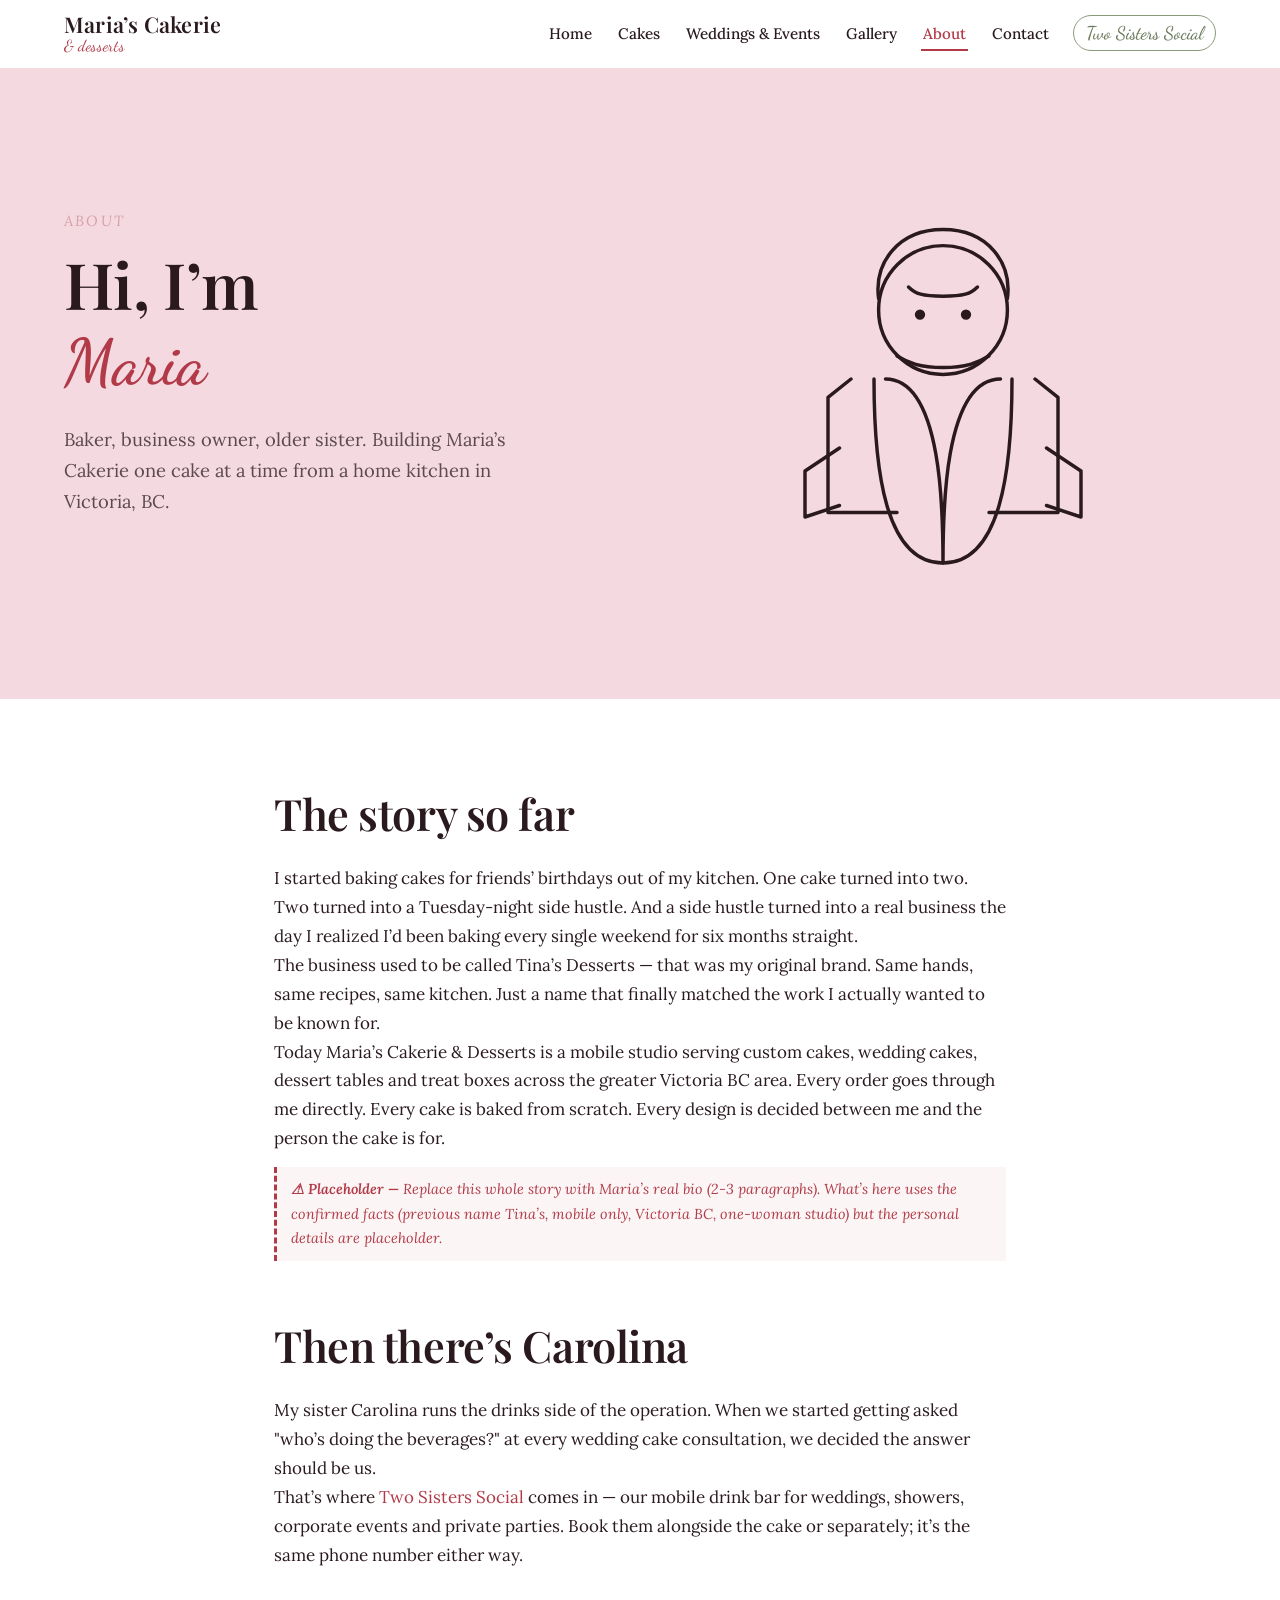
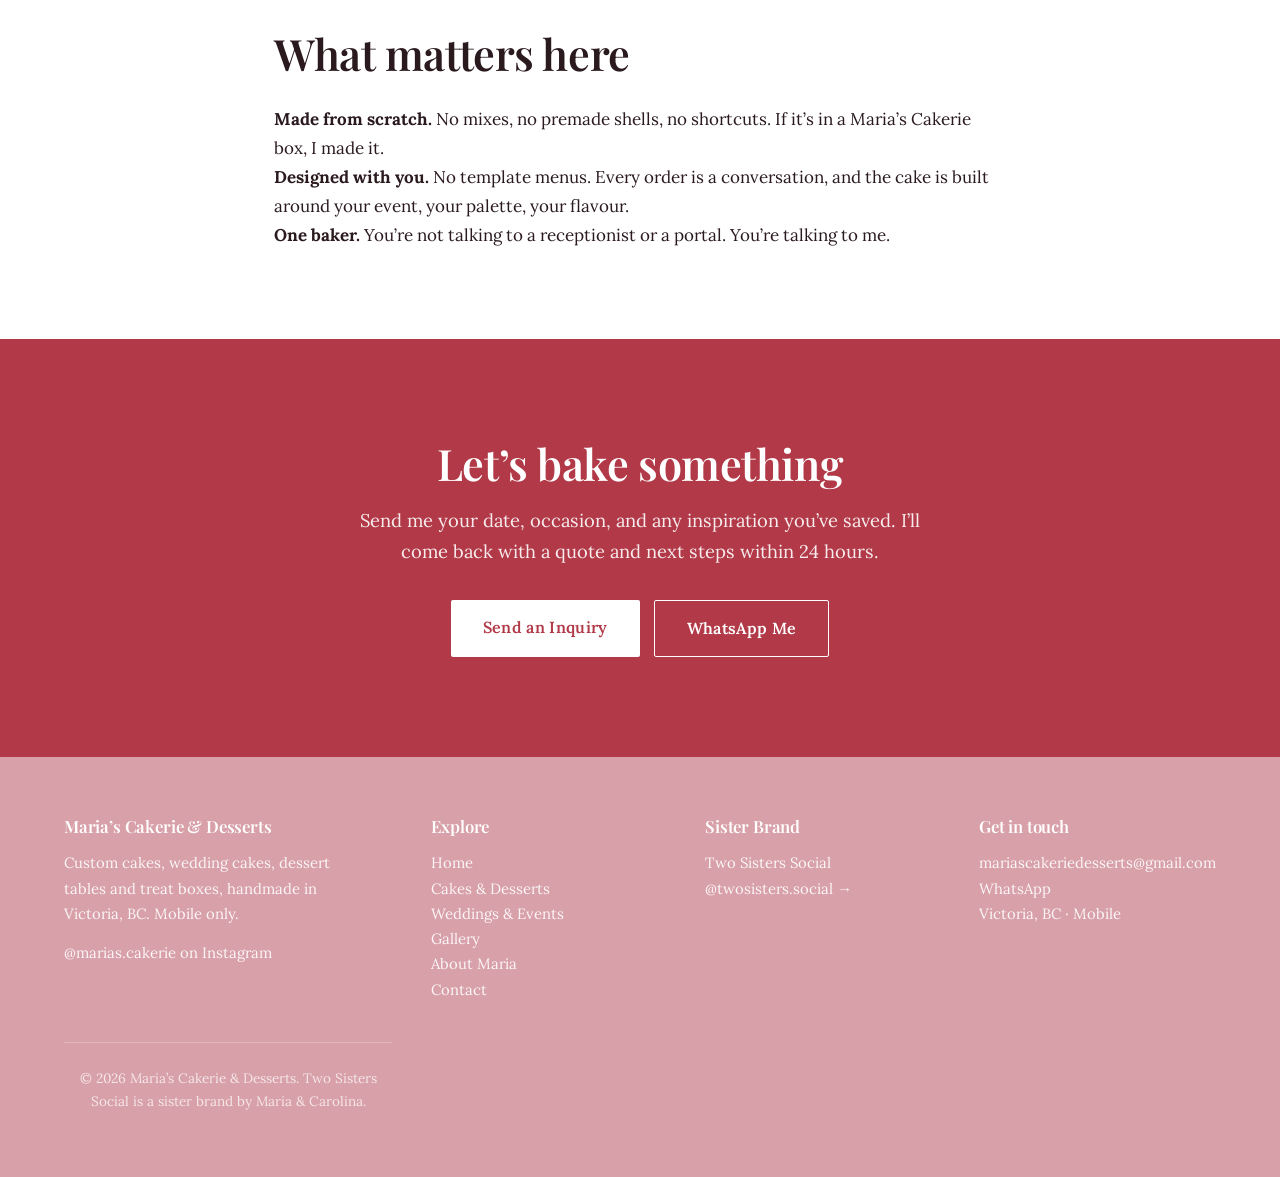
==== about.html @ 23169bbe "maria's cakerie mock — v1" ====
<!doctype html>
<html lang="en">
<head>
<meta charset="UTF-8">
<meta name="viewport" content="width=device-width, initial-scale=1.0">
<title>About Maria — Maria's Cakerie & Desserts, Victoria BC</title>
<meta name="description" content="Maria bakes custom cakes and desserts in Victoria, BC. From a home kitchen to a full custom-cake studio serving Vancouver Island, plus the sister-brand mobile drink bar Two Sisters Social.">
<meta name="robots" content="noindex, nofollow">
<link rel="canonical" href="./about">
<link rel="preconnect" href="https://fonts.googleapis.com">
<link rel="preconnect" href="https://fonts.gstatic.com" crossorigin>
<link href="https://fonts.googleapis.com/css2?family=Playfair+Display:wght@400;500;600;700&family=Lora:wght@400;500;600&family=Dancing+Script:wght@500;600;700&display=swap" rel="stylesheet">
<link rel="stylesheet" href="styles.css">
</head>
<body><header>
<div class="wrap">
<a href="index.html" class="brand">
<span class="brand-name">Maria&rsquo;s Cakerie</span>
<span class="brand-sub">&amp; desserts</span>
</a>
<button class="nav-toggle" aria-label="Menu" onclick="document.querySelector('nav ul').classList.toggle('open')">&#9776;</button>
<nav>
<ul>
<li><a href="index.html">Home</a></li>
<li><a href="cakes.html">Cakes</a></li>
<li><a href="weddings.html">Weddings &amp; Events</a></li>
<li><a href="gallery.html">Gallery</a></li>
<li><a href="about.html" class="active">About</a></li>
<li><a href="contact.html">Contact</a></li>
<li><a href="two-sisters.html" class="nav-two-sisters">Two Sisters Social</a></li>
</ul>
</nav>
</div>
</header>
<div class="hero">
<div class="wrap">
<div class="hero-copy">
<span class="eyebrow">About</span>
<h1>Hi, I&rsquo;m <span class="script">Maria</span></h1>
<p class="lede">Baker, business owner, older sister. Building Maria&rsquo;s Cakerie one cake at a time from a home kitchen in Victoria, BC.</p>
</div>
<div class="hero-visual"><svg viewBox="0 0 200 200" fill="none" stroke="currentColor" stroke-width="1.5" stroke-linecap="round" stroke-linejoin="round"><circle cx="100" cy="70" r="28"/><path d="M72 65c-2-15 8-30 28-30s30 15 28 30"/><path d="M60 100l-10 8v50h30M140 100l10 8v50h-30"/><path d="M75 100c25 0 25 60 25 80M125 100c-25 0-25 60-25 80"/><path d="M70 100c0 40 5 80 30 80s30-40 30-80"/><path d="M80 90c5 3 10 5 20 5s15-2 20-5"/><path d="M85 60c3 3 6 4 15 4s12-1 15-4"/><circle cx="90" cy="72" r="1.5" fill="currentColor"/><circle cx="110" cy="72" r="1.5" fill="currentColor"/><path d="M55 130l-15 10v20l15-5M145 130l15 10v20l-15-5"/></svg></div>
</div>
</div>

<section>
<div class="narrow">
<h2>The story so far</h2>
<p>I started baking cakes for friends&rsquo; birthdays out of my kitchen. One cake turned into two. Two turned into a Tuesday-night side hustle. And a side hustle turned into a real business the day I realized I&rsquo;d been baking every single weekend for six months straight.</p>
<p>The business used to be called Tina&rsquo;s Desserts &mdash; that was my original brand. Same hands, same recipes, same kitchen. Just a name that finally matched the work I actually wanted to be known for.</p>
<p>Today Maria&rsquo;s Cakerie &amp; Desserts is a mobile studio serving custom cakes, wedding cakes, dessert tables and treat boxes across the greater Victoria BC area. Every order goes through me directly. Every cake is baked from scratch. Every design is decided between me and the person the cake is for.</p>

<div class="todo">Replace this whole story with Maria&rsquo;s real bio (2-3 paragraphs). What&rsquo;s here uses the confirmed facts (previous name Tina&rsquo;s, mobile only, Victoria BC, one-woman studio) but the personal details are placeholder.</div>

<h2 style="margin-top:60px">Then there&rsquo;s Carolina</h2>
<p>My sister Carolina runs the drinks side of the operation. When we started getting asked "who&rsquo;s doing the beverages?" at every wedding cake consultation, we decided the answer should be us.</p>
<p>That&rsquo;s where <a href="two-sisters.html">Two Sisters Social</a> comes in &mdash; our mobile drink bar for weddings, showers, corporate events and private parties. Book them alongside the cake or separately; it&rsquo;s the same phone number either way.</p>

<h2 style="margin-top:60px">What matters here</h2>
<p><strong>Made from scratch.</strong> No mixes, no premade shells, no shortcuts. If it&rsquo;s in a Maria&rsquo;s Cakerie box, I made it.</p>
<p><strong>Designed with you.</strong> No template menus. Every order is a conversation, and the cake is built around your event, your palette, your flavour.</p>
<p><strong>One baker.</strong> You&rsquo;re not talking to a receptionist or a portal. You&rsquo;re talking to me.</p>
</div>
</section>

<div class="final-cta">
<div class="wrap">
<h2>Let&rsquo;s bake something</h2>
<p>Send me your date, occasion, and any inspiration you&rsquo;ve saved. I&rsquo;ll come back with a quote and next steps within 24 hours.</p>
<div class="hero-cta" style="justify-content:center">
<a href="contact.html" class="btn">Send an Inquiry</a>
<a href="https://wa.me/message/IQIPNK3446MJO1" target="_blank" rel="noopener" class="btn btn-outline">WhatsApp Me</a>
</div>
</div>
</div>
<footer>
<div class="wrap">
<div class="footer-brand">
<h4>Maria&rsquo;s Cakerie &amp; Desserts</h4>
<p>Custom cakes, wedding cakes, dessert tables and treat boxes, handmade in Victoria, BC. Mobile only.</p>
<p style="margin-top:14px"><a href="https://www.instagram.com/marias.cakerie" target="_blank" rel="noopener">@marias.cakerie on Instagram</a></p>
</div>
<div>
<h4>Explore</h4>
<ul>
<li><a href="index.html">Home</a></li>
<li><a href="cakes.html">Cakes &amp; Desserts</a></li>
<li><a href="weddings.html">Weddings &amp; Events</a></li>
<li><a href="gallery.html">Gallery</a></li>
<li><a href="about.html">About Maria</a></li>
<li><a href="contact.html">Contact</a></li>
</ul>
</div>
<div>
<h4>Sister Brand</h4>
<ul>
<li><a href="two-sisters.html">Two Sisters Social</a></li>
<li><a href="https://www.instagram.com/twosisters.social/" target="_blank" rel="noopener">@twosisters.social &rarr;</a></li>
</ul>
</div>
<div>
<h4>Get in touch</h4>
<ul>
<li><a href="mailto:mariascakeriedesserts@gmail.com">mariascakeriedesserts@gmail.com</a></li>
<li><a href="https://wa.me/message/IQIPNK3446MJO1" target="_blank" rel="noopener">WhatsApp</a></li>
<li>Victoria, BC &middot; Mobile</li>
</ul>
</div>
</div>
<div class="wrap">
<div class="copyright">
&copy; 2026 Maria&rsquo;s Cakerie &amp; Desserts. Two Sisters Social is a sister brand by Maria &amp; Carolina.
</div>
</div>
</footer>
<script>
// Contact form no-op (mock only) — swaps to a success message
document.addEventListener('submit', function(e){
  if (e.target.matches('.contact-form')) {
    e.preventDefault();
    e.target.querySelector('.success').classList.add('show');
    e.target.querySelector('.btn').textContent = 'Sent! Maria will be in touch.';
    e.target.querySelector('.btn').disabled = true;
  }
});
</script>
</body>
</html>
---- styles.css ----
:root{
  --soft-pink:#F4D9E1;
  --brand-pink:#E8B4B8;
  --warm-rose:#D8A0A8;
  --deep-rose:#B58691;
  --cream:#F9F3E9;
  --cranberry:#B23A48;
  --cranberry-dark:#8E2C39;
  --ink:#2A1A1E;
  --steel:#5C4A4F;
  --sage:#8A9A7B;
  --sage-dark:#6D7B5E;
}
*{margin:0;padding:0;box-sizing:border-box}
html{-webkit-text-size-adjust:100%;scroll-behavior:smooth}
body{font-family:'Lora',Georgia,serif;color:var(--ink);background:#fff;line-height:1.7;font-size:17px}
img{max-width:100%;height:auto;display:block}
a{color:var(--cranberry);text-decoration:none}
a:hover{color:var(--cranberry-dark)}
.wrap{max-width:1200px;margin:0 auto;padding:0 24px}
.narrow{max-width:780px;margin:0 auto;padding:0 24px}

/* Typography */
h1,h2,h3,h4{font-family:'Playfair Display',Georgia,serif;font-weight:600;color:var(--ink);letter-spacing:-.01em;line-height:1.15}
h1{font-size:clamp(2.4rem,5vw,4rem)}
h2{font-size:clamp(1.8rem,3.5vw,2.7rem);margin-bottom:.6em}
h3{font-size:1.3rem;margin-bottom:.4em}
.script{font-family:'Dancing Script',cursive;font-weight:600;color:var(--cranberry)}
.eyebrow{font-family:'Lora',serif;font-style:italic;color:var(--warm-rose);font-size:.92rem;letter-spacing:.15em;text-transform:uppercase;margin-bottom:14px;display:block}

/* Header */
header{background:#fff;border-bottom:1px solid var(--soft-pink);position:sticky;top:0;z-index:100;padding:14px 0}
header .wrap{display:flex;align-items:center;justify-content:space-between;gap:16px}
.brand{display:flex;flex-direction:column;line-height:1;text-decoration:none}
.brand .brand-name{font-family:'Playfair Display',serif;font-size:1.35rem;color:var(--ink);font-weight:600;letter-spacing:.01em}
.brand .brand-sub{font-family:'Dancing Script',cursive;font-size:1rem;color:var(--cranberry);margin-top:2px}
nav ul{list-style:none;display:flex;gap:22px;align-items:center;margin:0}
nav a{color:var(--ink);font-size:.95rem;font-weight:500;padding:6px 2px;border-bottom:2px solid transparent;transition:border-color .18s,color .18s}
nav a:hover,nav a.active{border-bottom-color:var(--cranberry);color:var(--cranberry)}
nav a.nav-two-sisters{color:var(--sage-dark);font-family:'Dancing Script',cursive;font-size:1.15rem;padding:6px 12px;border:1.5px solid var(--sage);border-radius:20px;border-bottom:1.5px solid var(--sage)}
nav a.nav-two-sisters:hover{background:var(--sage);color:#fff}
.nav-toggle{display:none;background:none;border:0;font-size:1.6rem;color:var(--ink);cursor:pointer}

/* Buttons */
.btn{display:inline-block;padding:14px 32px;background:var(--cranberry);color:#fff;font-family:'Lora',serif;font-size:1rem;font-weight:600;border:0;border-radius:2px;cursor:pointer;letter-spacing:.02em;transition:background .18s,transform .12s}
.btn:hover{background:var(--cranberry-dark);color:#fff;transform:translateY(-1px)}
.btn-outline{background:transparent;color:var(--cranberry);border:1.5px solid var(--cranberry)}
.btn-outline:hover{background:var(--cranberry);color:#fff}
.btn-sage{background:var(--sage-dark)}
.btn-sage:hover{background:var(--sage)}
.btn-lg{padding:18px 44px;font-size:1.1rem}

/* Hero */
.hero{background:var(--soft-pink);padding:80px 0 90px;position:relative;overflow:hidden}
.hero .wrap{display:grid;grid-template-columns:1fr 1fr;gap:60px;align-items:center}
.hero-copy h1{margin-bottom:24px}
.hero-copy h1 .script{display:block;margin-top:6px}
.hero-copy p.lede{font-size:1.15rem;color:var(--steel);margin-bottom:32px;max-width:480px}
.hero-cta{display:flex;gap:14px;flex-wrap:wrap}
.hero-visual{position:relative;min-height:420px;display:flex;align-items:center;justify-content:center}
.hero-visual svg{width:100%;max-width:460px;height:auto}
.hero-decor{position:absolute;opacity:.35}
.hero-decor.top-left{top:-30px;left:-30px;width:180px;transform:rotate(-15deg)}
.hero-decor.bot-right{bottom:-40px;right:-40px;width:220px;transform:rotate(20deg)}

/* Trust bar */
.trust-bar{background:var(--cream);padding:22px 0;border-bottom:1px solid var(--soft-pink)}
.trust-bar ul{list-style:none;display:flex;justify-content:center;gap:36px;flex-wrap:wrap;color:var(--steel);font-size:.92rem;letter-spacing:.05em}
.trust-bar li{display:flex;align-items:center;gap:8px}
.trust-bar li::before{content:"";display:block;width:6px;height:6px;background:var(--cranberry);border-radius:50%}

/* Sections */
section{padding:90px 0}
section.tint{background:var(--cream)}
section.pink{background:var(--soft-pink)}
.section-head{text-align:center;max-width:640px;margin:0 auto 60px}
.section-head p{color:var(--steel);font-size:1.05rem;margin-top:12px}

/* What we create grid */
.grid-4{display:grid;grid-template-columns:repeat(4,1fr);gap:24px}
.card{background:#fff;border-radius:4px;overflow:hidden;box-shadow:0 6px 22px -12px rgba(178,58,72,.18);transition:transform .18s,box-shadow .18s}
.card:hover{transform:translateY(-4px);box-shadow:0 12px 32px -12px rgba(178,58,72,.28)}
.card-visual{aspect-ratio:1;background:var(--soft-pink);display:flex;align-items:center;justify-content:center;padding:36px}
.card-visual svg{max-width:100%;max-height:100%;height:auto;color:var(--cranberry)}
.card-body{padding:22px 20px;text-align:center}
.card-body h3{margin-bottom:6px}
.card-body p{color:var(--steel);font-size:.92rem}
.card-visual.rose{background:var(--brand-pink)}
.card-visual.cream{background:var(--cream)}
.card-visual.warm{background:var(--warm-rose)}

/* Gallery / featured work */
.gallery-grid{display:grid;grid-template-columns:repeat(3,1fr);gap:16px}
.gallery-item{aspect-ratio:1;background:var(--brand-pink);border-radius:4px;overflow:hidden;position:relative;display:flex;align-items:center;justify-content:center;padding:40px}
.gallery-item:nth-child(2n){background:var(--warm-rose)}
.gallery-item:nth-child(3n){background:var(--soft-pink)}
.gallery-item:nth-child(4n){background:var(--cream)}
.gallery-item:nth-child(6n){background:var(--brand-pink)}
.gallery-item svg{max-width:70%;max-height:70%;color:var(--cranberry);opacity:.85}
.gallery-item .caption{position:absolute;bottom:14px;left:16px;right:16px;font-family:'Dancing Script',cursive;color:var(--ink);font-size:1.05rem;text-align:center}
.gallery-tall{grid-row:span 2;aspect-ratio:1/2}

/* Two Sisters teaser */
.ts-teaser{background:linear-gradient(120deg,var(--cream) 0%,var(--soft-pink) 100%);padding:100px 0;position:relative;overflow:hidden}
.ts-teaser .wrap{display:grid;grid-template-columns:1fr 1fr;gap:60px;align-items:center}
.ts-teaser .eyebrow{color:var(--sage-dark);font-family:'Dancing Script',cursive;font-style:normal;font-size:1.3rem;letter-spacing:.05em;text-transform:none}
.ts-teaser h2{color:var(--sage-dark)}
.ts-teaser p{color:var(--steel);font-size:1.05rem;margin-bottom:24px;max-width:460px}
.ts-visual{position:relative;min-height:360px;display:flex;align-items:center;justify-content:center;background:#fff;border-radius:8px;padding:40px;box-shadow:0 12px 40px -18px rgba(138,154,123,.4)}
.ts-visual svg{max-width:280px;height:auto;color:var(--sage-dark)}
.ts-badge{position:absolute;top:-16px;right:-16px;background:var(--sage-dark);color:#fff;font-family:'Dancing Script',cursive;font-size:1.05rem;padding:14px 20px;border-radius:50%;transform:rotate(12deg);box-shadow:0 6px 16px -6px rgba(0,0,0,.25);width:100px;height:100px;display:flex;align-items:center;justify-content:center;text-align:center;line-height:1.2}

/* About preview */
.about-preview{display:grid;grid-template-columns:1fr 1.4fr;gap:60px;align-items:center}
.about-photo{aspect-ratio:1;background:var(--brand-pink);border-radius:4px;display:flex;align-items:center;justify-content:center;padding:60px}
.about-photo svg{max-width:70%;color:var(--cranberry)}
.about-copy h2{margin-bottom:20px}
.about-copy p{color:var(--steel);font-size:1.05rem;margin-bottom:18px}

/* FAQ */
.faq-list{max-width:780px;margin:0 auto}
.faq-list details{background:#fff;border:1px solid var(--soft-pink);border-radius:4px;padding:20px 24px;margin-bottom:12px;transition:box-shadow .18s}
.faq-list details[open]{box-shadow:0 6px 22px -12px rgba(178,58,72,.2)}
.faq-list summary{font-family:'Playfair Display',serif;font-weight:600;color:var(--ink);font-size:1.1rem;cursor:pointer;list-style:none;display:flex;justify-content:space-between;align-items:center;gap:14px}
.faq-list summary::after{content:'+';font-size:1.6rem;color:var(--cranberry);font-family:'Lora',serif;font-weight:400;line-height:1}
.faq-list details[open] summary::after{content:'−'}
.faq-list details p{margin-top:14px;color:var(--steel);font-size:1rem}

/* Contact / final CTA */
.final-cta{background:var(--cranberry);color:#fff;padding:100px 0;text-align:center}
.final-cta h2{color:#fff;margin-bottom:16px}
.final-cta p{color:rgba(255,255,255,.9);font-size:1.15rem;margin-bottom:32px;max-width:560px;margin-left:auto;margin-right:auto}
.final-cta .btn{background:#fff;color:var(--cranberry)}
.final-cta .btn:hover{background:var(--cream)}
.final-cta .btn-outline{background:transparent;color:#fff;border-color:#fff}
.final-cta .btn-outline:hover{background:#fff;color:var(--cranberry)}

/* Contact form */
.contact-grid{display:grid;grid-template-columns:1.2fr 1fr;gap:60px;align-items:start}
.contact-info h3{margin-bottom:14px}
.contact-info p{color:var(--steel);margin-bottom:24px}
.contact-info dl{display:grid;gap:14px}
.contact-info dt{font-family:'Playfair Display',serif;color:var(--cranberry);font-weight:600;font-size:.95rem}
.contact-info dd{color:var(--ink);font-size:1rem}
.contact-form{background:var(--cream);padding:36px;border-radius:4px}
.contact-form label{display:block;margin-bottom:16px}
.contact-form label span{display:block;font-size:.9rem;color:var(--steel);margin-bottom:6px;font-weight:500}
.contact-form input,.contact-form select,.contact-form textarea{width:100%;padding:12px 14px;border:1px solid var(--warm-rose);background:#fff;font-family:inherit;font-size:1rem;color:var(--ink);border-radius:2px;outline:none;transition:border-color .18s}
.contact-form input:focus,.contact-form select:focus,.contact-form textarea:focus{border-color:var(--cranberry)}
.contact-form textarea{min-height:120px;resize:vertical}
.contact-form .btn{width:100%;margin-top:8px}
.contact-form .success{padding:16px;background:var(--soft-pink);border-radius:2px;color:var(--ink);margin-top:16px;text-align:center;display:none}
.contact-form .success.show{display:block}

/* Two Sisters page (secondary palette) */
body.ts-page .hero{background:linear-gradient(120deg,var(--cream) 0%,var(--soft-pink) 100%)}
body.ts-page .hero-copy h1 .script,body.ts-page nav a.active{color:var(--sage-dark)}
body.ts-page .btn{background:var(--sage-dark)}
body.ts-page .btn:hover{background:var(--sage)}
body.ts-page .btn-outline{background:transparent;color:var(--sage-dark);border-color:var(--sage-dark)}
body.ts-page .btn-outline:hover{background:var(--sage-dark);color:#fff}
body.ts-page .final-cta{background:var(--sage-dark)}
body.ts-page .final-cta .btn{color:var(--sage-dark)}
body.ts-page .card-visual svg,body.ts-page .gallery-item svg,body.ts-page .about-photo svg{color:var(--sage-dark)}
body.ts-page section.pink{background:var(--soft-pink)}
body.ts-page .card-body p a{color:var(--sage-dark)}
body.ts-page .eyebrow{color:var(--sage-dark)}

/* Footer */
footer{background:var(--warm-rose);color:#fff;padding:60px 0 24px}
footer .wrap{display:grid;grid-template-columns:1.4fr 1fr 1fr 1fr;gap:40px;margin-bottom:40px}
footer h4{color:#fff;font-family:'Playfair Display',serif;font-size:1.05rem;margin-bottom:14px}
footer p,footer li{color:rgba(255,255,255,.9);font-size:.93rem;line-height:1.7}
footer ul{list-style:none}
footer a{color:rgba(255,255,255,.9);border-bottom:1px solid transparent;transition:border-color .18s}
footer a:hover{color:#fff;border-bottom-color:rgba(255,255,255,.6)}
footer .footer-brand p{max-width:280px;margin-top:10px}
footer .copyright{border-top:1px solid rgba(255,255,255,.25);padding-top:24px;text-align:center;font-size:.85rem;color:rgba(255,255,255,.75)}
footer .copyright a{color:rgba(255,255,255,.9)}
footer .placeholder-note{background:rgba(255,255,255,.15);border:1px dashed rgba(255,255,255,.4);padding:14px 18px;border-radius:4px;margin-top:14px;font-size:.85rem}

/* Placeholder / TODO markers for client review */
.todo{border-left:3px dashed var(--cranberry);background:rgba(178,58,72,.05);padding:10px 14px;margin:14px 0;font-size:.9rem;color:var(--cranberry);font-family:'Lora',serif;font-style:italic}
.todo::before{content:"⚠ Placeholder — ";font-weight:600}

/* Responsive */
@media(max-width:960px){
  .hero .wrap,.ts-teaser .wrap,.about-preview,.contact-grid{grid-template-columns:1fr;gap:40px}
  .grid-4{grid-template-columns:repeat(2,1fr)}
  .gallery-grid{grid-template-columns:repeat(2,1fr)}
  .gallery-tall{grid-row:auto;aspect-ratio:1}
  footer .wrap{grid-template-columns:1fr 1fr;gap:32px}
  .hero-visual{min-height:280px}
  section{padding:70px 0}
}
@media(max-width:640px){
  .grid-4,.gallery-grid,footer .wrap{grid-template-columns:1fr}
  nav ul{display:none;position:absolute;top:100%;left:0;right:0;background:#fff;flex-direction:column;padding:20px 24px;gap:16px;border-bottom:1px solid var(--soft-pink);box-shadow:0 8px 22px -8px rgba(0,0,0,.15)}
  nav ul.open{display:flex}
  .nav-toggle{display:block}
  header{position:relative}
  .trust-bar ul{gap:16px 24px}
  section{padding:56px 0}
  .final-cta{padding:70px 0}
  .hero{padding:56px 0 64px}
}
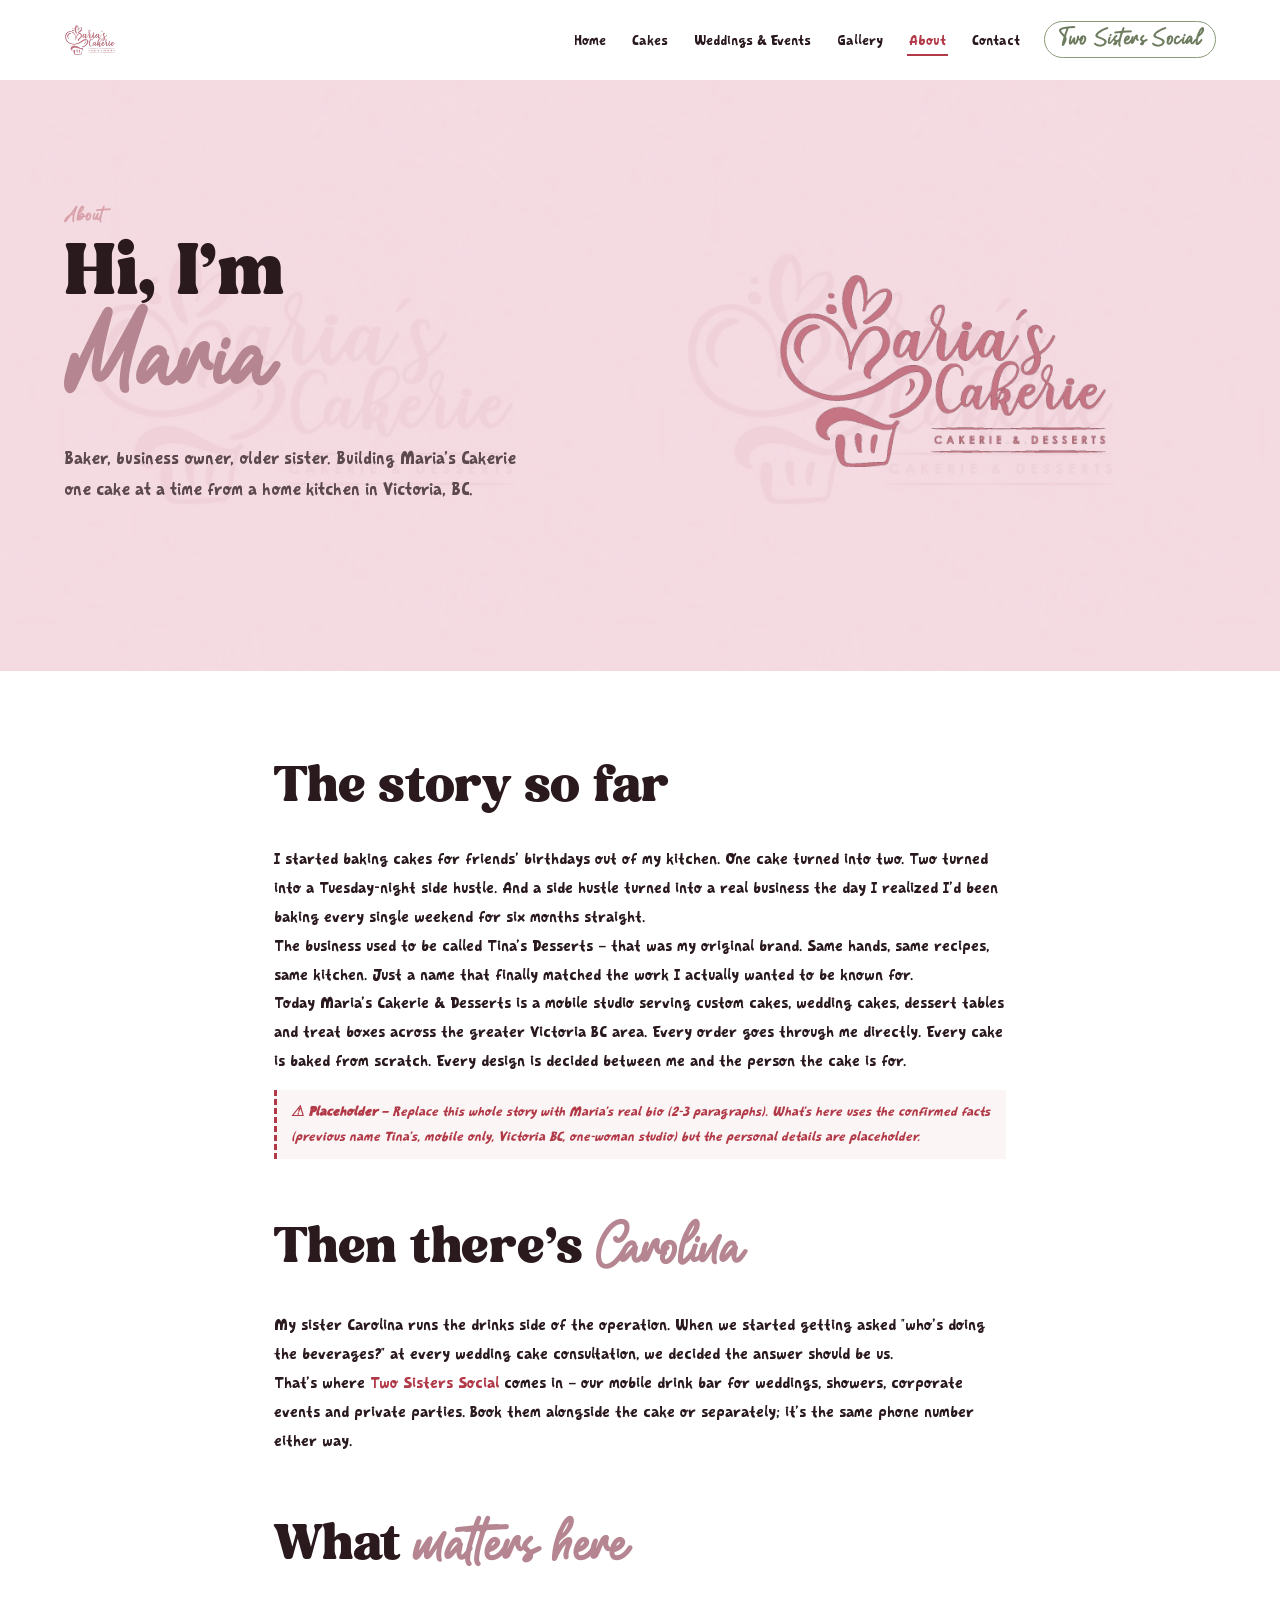
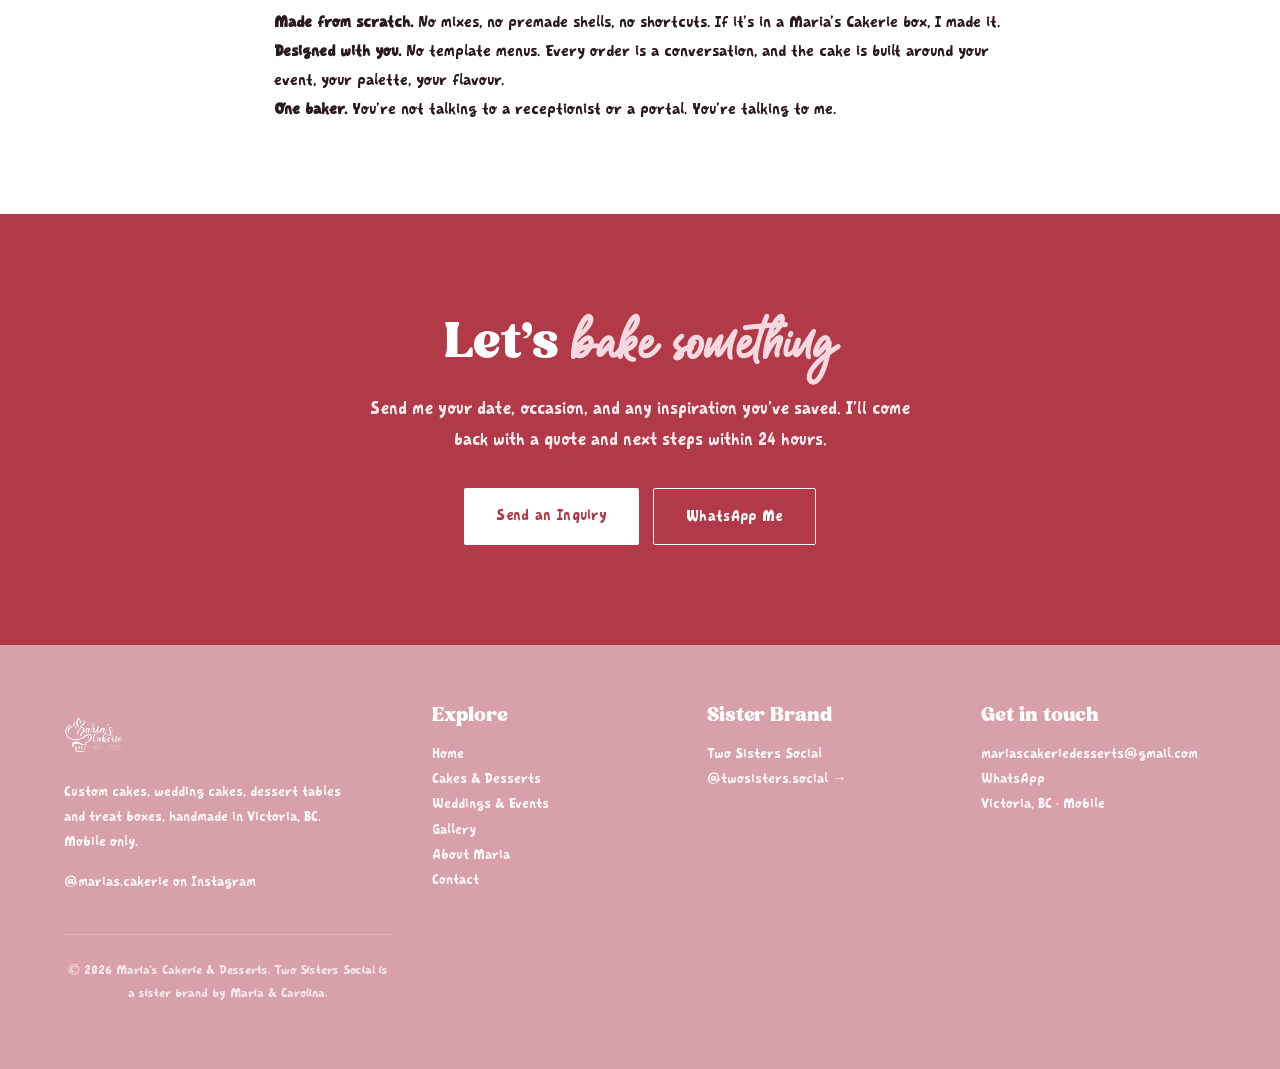
==== commit b88a430f: "v2 — real logo, custom fonts (Fresh Mango / Aesthetic Monoline / Woolen Plaid Sans), Julie's icons f" ====
--- a/about.html
+++ b/about.html
@@ -11,12 +11,12 @@
 <link rel="preconnect" href="https://fonts.gstatic.com" crossorigin>
 <link href="https://fonts.googleapis.com/css2?family=Playfair+Display:wght@400;500;600;700&family=Lora:wght@400;500;600&family=Dancing+Script:wght@500;600;700&display=swap" rel="stylesheet">
 <link rel="stylesheet" href="styles.css">
+<link rel="icon" type="image/png" href="assets/marys-logo-rose.png">
 </head>
 <body><header>
 <div class="wrap">
 <a href="index.html" class="brand">
-<span class="brand-name">Maria&rsquo;s Cakerie</span>
-<span class="brand-sub">&amp; desserts</span>
+<img src="assets/marys-logo-rose.png" alt="Maria&rsquo;s Cakerie &amp; Desserts">
 </a>
 <button class="nav-toggle" aria-label="Menu" onclick="document.querySelector('nav ul').classList.toggle('open')">&#9776;</button>
 <nav>
@@ -39,7 +39,7 @@
 <h1>Hi, I&rsquo;m <span class="script">Maria</span></h1>
 <p class="lede">Baker, business owner, older sister. Building Maria&rsquo;s Cakerie one cake at a time from a home kitchen in Victoria, BC.</p>
 </div>
-<div class="hero-visual"><svg viewBox="0 0 200 200" fill="none" stroke="currentColor" stroke-width="1.5" stroke-linecap="round" stroke-linejoin="round"><circle cx="100" cy="70" r="28"/><path d="M72 65c-2-15 8-30 28-30s30 15 28 30"/><path d="M60 100l-10 8v50h30M140 100l10 8v50h-30"/><path d="M75 100c25 0 25 60 25 80M125 100c-25 0-25 60-25 80"/><path d="M70 100c0 40 5 80 30 80s30-40 30-80"/><path d="M80 90c5 3 10 5 20 5s15-2 20-5"/><path d="M85 60c3 3 6 4 15 4s12-1 15-4"/><circle cx="90" cy="72" r="1.5" fill="currentColor"/><circle cx="110" cy="72" r="1.5" fill="currentColor"/><path d="M55 130l-15 10v20l15-5M145 130l15 10v20l-15-5"/></svg></div>
+<div class="hero-visual"><img src="assets/marys-logo-rose.png" alt="Maria&rsquo;s Cakerie logo" style="max-width:340px"></div>
 </div>
 </div>
 
@@ -52,11 +52,11 @@
 
 <div class="todo">Replace this whole story with Maria&rsquo;s real bio (2-3 paragraphs). What&rsquo;s here uses the confirmed facts (previous name Tina&rsquo;s, mobile only, Victoria BC, one-woman studio) but the personal details are placeholder.</div>
 
-<h2 style="margin-top:60px">Then there&rsquo;s Carolina</h2>
+<h2 style="margin-top:60px">Then there&rsquo;s <span class="script">Carolina</span></h2>
 <p>My sister Carolina runs the drinks side of the operation. When we started getting asked "who&rsquo;s doing the beverages?" at every wedding cake consultation, we decided the answer should be us.</p>
 <p>That&rsquo;s where <a href="two-sisters.html">Two Sisters Social</a> comes in &mdash; our mobile drink bar for weddings, showers, corporate events and private parties. Book them alongside the cake or separately; it&rsquo;s the same phone number either way.</p>
 
-<h2 style="margin-top:60px">What matters here</h2>
+<h2 style="margin-top:60px">What <span class="script">matters here</span></h2>
 <p><strong>Made from scratch.</strong> No mixes, no premade shells, no shortcuts. If it&rsquo;s in a Maria&rsquo;s Cakerie box, I made it.</p>
 <p><strong>Designed with you.</strong> No template menus. Every order is a conversation, and the cake is built around your event, your palette, your flavour.</p>
 <p><strong>One baker.</strong> You&rsquo;re not talking to a receptionist or a portal. You&rsquo;re talking to me.</p>
@@ -65,7 +65,7 @@
 
 <div class="final-cta">
 <div class="wrap">
-<h2>Let&rsquo;s bake something</h2>
+<h2>Let&rsquo;s <span class="script">bake something</span></h2>
 <p>Send me your date, occasion, and any inspiration you&rsquo;ve saved. I&rsquo;ll come back with a quote and next steps within 24 hours.</p>
 <div class="hero-cta" style="justify-content:center">
 <a href="contact.html" class="btn">Send an Inquiry</a>
@@ -76,7 +76,7 @@
 <footer>
 <div class="wrap">
 <div class="footer-brand">
-<h4>Maria&rsquo;s Cakerie &amp; Desserts</h4>
+<img src="assets/marys-logo-white.png" alt="Maria&rsquo;s Cakerie">
 <p>Custom cakes, wedding cakes, dessert tables and treat boxes, handmade in Victoria, BC. Mobile only.</p>
 <p style="margin-top:14px"><a href="https://www.instagram.com/marias.cakerie" target="_blank" rel="noopener">@marias.cakerie on Instagram</a></p>
 </div>
@@ -114,7 +114,6 @@
 </div>
 </footer>
 <script>
-// Contact form no-op (mock only) — swaps to a success message
 document.addEventListener('submit', function(e){
   if (e.target.matches('.contact-form')) {
     e.preventDefault();
--- a/styles.css
+++ b/styles.css
@@ -1,3 +1,28 @@
+/* Font definitions — Julie's custom brand fonts */
+@font-face{
+  font-family:'Fresh Mango';
+  src:url('assets/fonts/fresh-mango/Fonts/FreshMango-Regular.otf') format('opentype'),
+      url('assets/fonts/fresh-mango/Fonts/FreshMango-Regular.ttf') format('truetype');
+  font-weight:400;font-style:normal;font-display:swap
+}
+@font-face{
+  font-family:'Fresh Mango';
+  src:url('assets/fonts/fresh-mango/Fonts/FreshMango-Italic.otf') format('opentype'),
+      url('assets/fonts/fresh-mango/Fonts/FreshMango-Italic.ttf') format('truetype');
+  font-weight:400;font-style:italic;font-display:swap
+}
+@font-face{
+  font-family:'Aesthetic Monoline';
+  src:url('assets/fonts/AestheticMonoline.otf') format('opentype'),
+      url('assets/fonts/AestheticMonoline.ttf') format('truetype');
+  font-weight:400;font-style:normal;font-display:swap
+}
+@font-face{
+  font-family:'Woolen Plaid Sans';
+  src:url('assets/fonts/WoolenPlaidSans.ttf') format('truetype');
+  font-weight:400;font-style:normal;font-display:swap
+}
+
 :root{
   --soft-pink:#F4D9E1;
   --brand-pink:#E8B4B8;
@@ -13,7 +38,7 @@
 }
 *{margin:0;padding:0;box-sizing:border-box}
 html{-webkit-text-size-adjust:100%;scroll-behavior:smooth}
-body{font-family:'Lora',Georgia,serif;color:var(--ink);background:#fff;line-height:1.7;font-size:17px}
+body{font-family:'Woolen Plaid Sans','Lora',Georgia,serif;color:var(--ink);background:#fff;line-height:1.7;font-size:17px}
 img{max-width:100%;height:auto;display:block}
 a{color:var(--cranberry);text-decoration:none}
 a:hover{color:var(--cranberry-dark)}
@@ -21,28 +46,27 @@
 .narrow{max-width:780px;margin:0 auto;padding:0 24px}
 
 /* Typography */
-h1,h2,h3,h4{font-family:'Playfair Display',Georgia,serif;font-weight:600;color:var(--ink);letter-spacing:-.01em;line-height:1.15}
-h1{font-size:clamp(2.4rem,5vw,4rem)}
-h2{font-size:clamp(1.8rem,3.5vw,2.7rem);margin-bottom:.6em}
-h3{font-size:1.3rem;margin-bottom:.4em}
-.script{font-family:'Dancing Script',cursive;font-weight:600;color:var(--cranberry)}
-.eyebrow{font-family:'Lora',serif;font-style:italic;color:var(--warm-rose);font-size:.92rem;letter-spacing:.15em;text-transform:uppercase;margin-bottom:14px;display:block}
+h1,h2,h3,h4{font-family:'Fresh Mango','Playfair Display',Georgia,serif;font-weight:400;color:var(--ink);letter-spacing:-.005em;line-height:1.15}
+h1{font-size:clamp(2.6rem,5.5vw,4.5rem)}
+h2{font-size:clamp(1.9rem,3.8vw,3rem);margin-bottom:.6em}
+h3{font-size:1.4rem;margin-bottom:.4em}
+.script{font-family:'Aesthetic Monoline','Dancing Script',cursive;font-weight:400;color:var(--deep-rose);font-size:1.15em}
+.eyebrow{font-family:'Aesthetic Monoline',cursive;color:var(--warm-rose);font-size:1.15rem;letter-spacing:.03em;margin-bottom:8px;display:block;line-height:1.2}
 
 /* Header */
 header{background:#fff;border-bottom:1px solid var(--soft-pink);position:sticky;top:0;z-index:100;padding:14px 0}
 header .wrap{display:flex;align-items:center;justify-content:space-between;gap:16px}
-.brand{display:flex;flex-direction:column;line-height:1;text-decoration:none}
-.brand .brand-name{font-family:'Playfair Display',serif;font-size:1.35rem;color:var(--ink);font-weight:600;letter-spacing:.01em}
-.brand .brand-sub{font-family:'Dancing Script',cursive;font-size:1rem;color:var(--cranberry);margin-top:2px}
+.brand{display:flex;align-items:center;text-decoration:none;line-height:1}
+.brand img{height:52px;width:auto;object-fit:contain}
 nav ul{list-style:none;display:flex;gap:22px;align-items:center;margin:0}
-nav a{color:var(--ink);font-size:.95rem;font-weight:500;padding:6px 2px;border-bottom:2px solid transparent;transition:border-color .18s,color .18s}
+nav a{color:var(--ink);font-family:'Woolen Plaid Sans',sans-serif;font-size:.95rem;font-weight:400;padding:6px 2px;border-bottom:2px solid transparent;transition:border-color .18s,color .18s}
 nav a:hover,nav a.active{border-bottom-color:var(--cranberry);color:var(--cranberry)}
-nav a.nav-two-sisters{color:var(--sage-dark);font-family:'Dancing Script',cursive;font-size:1.15rem;padding:6px 12px;border:1.5px solid var(--sage);border-radius:20px;border-bottom:1.5px solid var(--sage)}
+nav a.nav-two-sisters{color:var(--sage-dark);font-family:'Aesthetic Monoline',cursive;font-size:1.35rem;padding:4px 14px;border:1.5px solid var(--sage);border-radius:20px;border-bottom:1.5px solid var(--sage);letter-spacing:.02em}
 nav a.nav-two-sisters:hover{background:var(--sage);color:#fff}
 .nav-toggle{display:none;background:none;border:0;font-size:1.6rem;color:var(--ink);cursor:pointer}
 
 /* Buttons */
-.btn{display:inline-block;padding:14px 32px;background:var(--cranberry);color:#fff;font-family:'Lora',serif;font-size:1rem;font-weight:600;border:0;border-radius:2px;cursor:pointer;letter-spacing:.02em;transition:background .18s,transform .12s}
+.btn{display:inline-block;padding:14px 32px;background:var(--cranberry);color:#fff;font-family:'Woolen Plaid Sans',sans-serif;font-size:1rem;font-weight:400;border:0;border-radius:2px;cursor:pointer;letter-spacing:.02em;transition:background .18s,transform .12s}
 .btn:hover{background:var(--cranberry-dark);color:#fff;transform:translateY(-1px)}
 .btn-outline{background:transparent;color:var(--cranberry);border:1.5px solid var(--cranberry)}
 .btn-outline:hover{background:var(--cranberry);color:#fff}
@@ -52,20 +76,19 @@
 
 /* Hero */
 .hero{background:var(--soft-pink);padding:80px 0 90px;position:relative;overflow:hidden}
-.hero .wrap{display:grid;grid-template-columns:1fr 1fr;gap:60px;align-items:center}
+.hero .wrap{display:grid;grid-template-columns:1fr 1fr;gap:60px;align-items:center;position:relative;z-index:2}
 .hero-copy h1{margin-bottom:24px}
-.hero-copy h1 .script{display:block;margin-top:6px}
+.hero-copy h1 .script{display:block;margin-top:-10px;font-size:1.4em;color:var(--deep-rose)}
 .hero-copy p.lede{font-size:1.15rem;color:var(--steel);margin-bottom:32px;max-width:480px}
 .hero-cta{display:flex;gap:14px;flex-wrap:wrap}
 .hero-visual{position:relative;min-height:420px;display:flex;align-items:center;justify-content:center}
-.hero-visual svg{width:100%;max-width:460px;height:auto}
-.hero-decor{position:absolute;opacity:.35}
-.hero-decor.top-left{top:-30px;left:-30px;width:180px;transform:rotate(-15deg)}
-.hero-decor.bot-right{bottom:-40px;right:-40px;width:220px;transform:rotate(20deg)}
+.hero-visual img.hero-icon{max-width:340px;width:100%;opacity:.85;filter:drop-shadow(0 8px 20px rgba(178,58,72,.15))}
+/* Decorative background pattern */
+.hero::before{content:"";position:absolute;top:0;left:0;right:0;bottom:0;background-image:url('assets/marys-logo.jpg');background-size:600px;background-repeat:repeat;opacity:.08;z-index:1}
 
 /* Trust bar */
 .trust-bar{background:var(--cream);padding:22px 0;border-bottom:1px solid var(--soft-pink)}
-.trust-bar ul{list-style:none;display:flex;justify-content:center;gap:36px;flex-wrap:wrap;color:var(--steel);font-size:.92rem;letter-spacing:.05em}
+.trust-bar ul{list-style:none;display:flex;justify-content:center;gap:36px;flex-wrap:wrap;color:var(--steel);font-size:.92rem;letter-spacing:.03em}
 .trust-bar li{display:flex;align-items:center;gap:8px}
 .trust-bar li::before{content:"";display:block;width:6px;height:6px;background:var(--cranberry);border-radius:50%}
 
@@ -73,21 +96,27 @@
 section{padding:90px 0}
 section.tint{background:var(--cream)}
 section.pink{background:var(--soft-pink)}
-.section-head{text-align:center;max-width:640px;margin:0 auto 60px}
+.section-head{text-align:center;max-width:680px;margin:0 auto 60px}
 .section-head p{color:var(--steel);font-size:1.05rem;margin-top:12px}
 
 /* What we create grid */
 .grid-4{display:grid;grid-template-columns:repeat(4,1fr);gap:24px}
-.card{background:#fff;border-radius:4px;overflow:hidden;box-shadow:0 6px 22px -12px rgba(178,58,72,.18);transition:transform .18s,box-shadow .18s}
-.card:hover{transform:translateY(-4px);box-shadow:0 12px 32px -12px rgba(178,58,72,.28)}
+.card{background:#fff;border-radius:4px;overflow:hidden;box-shadow:0 6px 22px -12px rgba(178,58,72,.18);transition:transform .18s,box-shadow .18s;text-decoration:none;color:inherit;display:block}
+.card:hover{transform:translateY(-4px);box-shadow:0 12px 32px -12px rgba(178,58,72,.28);color:inherit}
 .card-visual{aspect-ratio:1;background:var(--soft-pink);display:flex;align-items:center;justify-content:center;padding:36px}
-.card-visual svg{max-width:100%;max-height:100%;height:auto;color:var(--cranberry)}
+.card-visual img{max-width:70%;max-height:70%;width:auto;height:auto;filter:brightness(0);opacity:.75}
 .card-body{padding:22px 20px;text-align:center}
 .card-body h3{margin-bottom:6px}
 .card-body p{color:var(--steel);font-size:.92rem}
 .card-visual.rose{background:var(--brand-pink)}
 .card-visual.cream{background:var(--cream)}
 .card-visual.warm{background:var(--warm-rose)}
+/* Sage variant for Two Sisters cards */
+body.ts-page .card-visual{background:var(--cream)}
+body.ts-page .card-visual.rose{background:var(--soft-pink)}
+body.ts-page .card-visual.cream{background:#EDF0E5}
+body.ts-page .card-visual.warm{background:var(--warm-rose)}
+body.ts-page .card-visual img{filter:brightness(0) invert(45%) sepia(15%) saturate(500%) hue-rotate(45deg) brightness(90%)}
 
 /* Gallery / featured work */
 .gallery-grid{display:grid;grid-template-columns:repeat(3,1fr);gap:16px}
@@ -96,39 +125,47 @@
 .gallery-item:nth-child(3n){background:var(--soft-pink)}
 .gallery-item:nth-child(4n){background:var(--cream)}
 .gallery-item:nth-child(6n){background:var(--brand-pink)}
-.gallery-item svg{max-width:70%;max-height:70%;color:var(--cranberry);opacity:.85}
-.gallery-item .caption{position:absolute;bottom:14px;left:16px;right:16px;font-family:'Dancing Script',cursive;color:var(--ink);font-size:1.05rem;text-align:center}
+.gallery-item img{max-width:70%;max-height:70%;filter:brightness(0);opacity:.7}
+.gallery-item .caption{position:absolute;bottom:14px;left:16px;right:16px;font-family:'Aesthetic Monoline',cursive;color:var(--ink);font-size:1.2rem;text-align:center;line-height:1.2}
 .gallery-tall{grid-row:span 2;aspect-ratio:1/2}
 
 /* Two Sisters teaser */
 .ts-teaser{background:linear-gradient(120deg,var(--cream) 0%,var(--soft-pink) 100%);padding:100px 0;position:relative;overflow:hidden}
 .ts-teaser .wrap{display:grid;grid-template-columns:1fr 1fr;gap:60px;align-items:center}
-.ts-teaser .eyebrow{color:var(--sage-dark);font-family:'Dancing Script',cursive;font-style:normal;font-size:1.3rem;letter-spacing:.05em;text-transform:none}
+.ts-teaser .eyebrow{color:var(--sage-dark);font-family:'Aesthetic Monoline',cursive}
 .ts-teaser h2{color:var(--sage-dark)}
+.ts-teaser h2 .script{color:var(--sage-dark)}
 .ts-teaser p{color:var(--steel);font-size:1.05rem;margin-bottom:24px;max-width:460px}
 .ts-visual{position:relative;min-height:360px;display:flex;align-items:center;justify-content:center;background:#fff;border-radius:8px;padding:40px;box-shadow:0 12px 40px -18px rgba(138,154,123,.4)}
-.ts-visual svg{max-width:280px;height:auto;color:var(--sage-dark)}
-.ts-badge{position:absolute;top:-16px;right:-16px;background:var(--sage-dark);color:#fff;font-family:'Dancing Script',cursive;font-size:1.05rem;padding:14px 20px;border-radius:50%;transform:rotate(12deg);box-shadow:0 6px 16px -6px rgba(0,0,0,.25);width:100px;height:100px;display:flex;align-items:center;justify-content:center;text-align:center;line-height:1.2}
+.ts-visual img{max-width:280px;height:auto;filter:brightness(0) invert(45%) sepia(15%) saturate(500%) hue-rotate(45deg) brightness(90%)}
+.ts-badge{position:absolute;top:-16px;right:-16px;background:var(--sage-dark);color:#fff;font-family:'Aesthetic Monoline',cursive;font-size:1.3rem;padding:14px 20px;border-radius:50%;transform:rotate(12deg);box-shadow:0 6px 16px -6px rgba(0,0,0,.25);width:110px;height:110px;display:flex;align-items:center;justify-content:center;text-align:center;line-height:1.15}
 
 /* About preview */
 .about-preview{display:grid;grid-template-columns:1fr 1.4fr;gap:60px;align-items:center}
-.about-photo{aspect-ratio:1;background:var(--brand-pink);border-radius:4px;display:flex;align-items:center;justify-content:center;padding:60px}
-.about-photo svg{max-width:70%;color:var(--cranberry)}
+.about-photo{aspect-ratio:1;background:var(--brand-pink);border-radius:4px;display:flex;align-items:center;justify-content:center;padding:60px;overflow:hidden}
+.about-photo img{max-width:75%;filter:brightness(0);opacity:.7}
+.about-photo.logo{background:var(--soft-pink);padding:40px}
+.about-photo.logo img{max-width:85%;filter:none;opacity:1}
 .about-copy h2{margin-bottom:20px}
 .about-copy p{color:var(--steel);font-size:1.05rem;margin-bottom:18px}
+
+/* Cocktail showcase (Two Sisters page — full-width strip) */
+.cocktail-showcase{background:var(--cream);padding:60px 0;text-align:center;overflow:hidden}
+.cocktail-showcase img{max-width:900px;width:100%;margin:0 auto;opacity:.9}
 
 /* FAQ */
 .faq-list{max-width:780px;margin:0 auto}
 .faq-list details{background:#fff;border:1px solid var(--soft-pink);border-radius:4px;padding:20px 24px;margin-bottom:12px;transition:box-shadow .18s}
 .faq-list details[open]{box-shadow:0 6px 22px -12px rgba(178,58,72,.2)}
-.faq-list summary{font-family:'Playfair Display',serif;font-weight:600;color:var(--ink);font-size:1.1rem;cursor:pointer;list-style:none;display:flex;justify-content:space-between;align-items:center;gap:14px}
-.faq-list summary::after{content:'+';font-size:1.6rem;color:var(--cranberry);font-family:'Lora',serif;font-weight:400;line-height:1}
+.faq-list summary{font-family:'Fresh Mango',serif;font-weight:400;color:var(--ink);font-size:1.2rem;cursor:pointer;list-style:none;display:flex;justify-content:space-between;align-items:center;gap:14px}
+.faq-list summary::after{content:'+';font-size:1.8rem;color:var(--cranberry);font-family:'Woolen Plaid Sans',sans-serif;font-weight:400;line-height:1}
 .faq-list details[open] summary::after{content:'−'}
 .faq-list details p{margin-top:14px;color:var(--steel);font-size:1rem}
 
 /* Contact / final CTA */
 .final-cta{background:var(--cranberry);color:#fff;padding:100px 0;text-align:center}
 .final-cta h2{color:#fff;margin-bottom:16px}
+.final-cta h2 .script{color:var(--soft-pink)}
 .final-cta p{color:rgba(255,255,255,.9);font-size:1.15rem;margin-bottom:32px;max-width:560px;margin-left:auto;margin-right:auto}
 .final-cta .btn{background:#fff;color:var(--cranberry)}
 .final-cta .btn:hover{background:var(--cream)}
@@ -140,7 +177,7 @@
 .contact-info h3{margin-bottom:14px}
 .contact-info p{color:var(--steel);margin-bottom:24px}
 .contact-info dl{display:grid;gap:14px}
-.contact-info dt{font-family:'Playfair Display',serif;color:var(--cranberry);font-weight:600;font-size:.95rem}
+.contact-info dt{font-family:'Fresh Mango',serif;color:var(--cranberry);font-weight:400;font-size:1.05rem}
 .contact-info dd{color:var(--ink);font-size:1rem}
 .contact-form{background:var(--cream);padding:36px;border-radius:4px}
 .contact-form label{display:block;margin-bottom:16px}
@@ -154,6 +191,7 @@
 
 /* Two Sisters page (secondary palette) */
 body.ts-page .hero{background:linear-gradient(120deg,var(--cream) 0%,var(--soft-pink) 100%)}
+body.ts-page .hero::before{opacity:.05}
 body.ts-page .hero-copy h1 .script,body.ts-page nav a.active{color:var(--sage-dark)}
 body.ts-page .btn{background:var(--sage-dark)}
 body.ts-page .btn:hover{background:var(--sage)}
@@ -161,26 +199,27 @@
 body.ts-page .btn-outline:hover{background:var(--sage-dark);color:#fff}
 body.ts-page .final-cta{background:var(--sage-dark)}
 body.ts-page .final-cta .btn{color:var(--sage-dark)}
-body.ts-page .card-visual svg,body.ts-page .gallery-item svg,body.ts-page .about-photo svg{color:var(--sage-dark)}
+body.ts-page .final-cta h2 .script{color:#EDF0E5}
 body.ts-page section.pink{background:var(--soft-pink)}
 body.ts-page .card-body p a{color:var(--sage-dark)}
 body.ts-page .eyebrow{color:var(--sage-dark)}
+body.ts-page .about-photo img{filter:brightness(0) invert(45%) sepia(15%) saturate(500%) hue-rotate(45deg) brightness(90%)}
 
 /* Footer */
 footer{background:var(--warm-rose);color:#fff;padding:60px 0 24px}
 footer .wrap{display:grid;grid-template-columns:1.4fr 1fr 1fr 1fr;gap:40px;margin-bottom:40px}
-footer h4{color:#fff;font-family:'Playfair Display',serif;font-size:1.05rem;margin-bottom:14px}
+footer h4{color:#fff;font-family:'Fresh Mango',serif;font-size:1.2rem;font-weight:400;margin-bottom:14px}
 footer p,footer li{color:rgba(255,255,255,.9);font-size:.93rem;line-height:1.7}
 footer ul{list-style:none}
 footer a{color:rgba(255,255,255,.9);border-bottom:1px solid transparent;transition:border-color .18s}
 footer a:hover{color:#fff;border-bottom-color:rgba(255,255,255,.6)}
-footer .footer-brand p{max-width:280px;margin-top:10px}
+footer .footer-brand img{height:60px;width:auto;margin-bottom:14px}
+footer .footer-brand p{max-width:280px}
 footer .copyright{border-top:1px solid rgba(255,255,255,.25);padding-top:24px;text-align:center;font-size:.85rem;color:rgba(255,255,255,.75)}
 footer .copyright a{color:rgba(255,255,255,.9)}
-footer .placeholder-note{background:rgba(255,255,255,.15);border:1px dashed rgba(255,255,255,.4);padding:14px 18px;border-radius:4px;margin-top:14px;font-size:.85rem}
 
 /* Placeholder / TODO markers for client review */
-.todo{border-left:3px dashed var(--cranberry);background:rgba(178,58,72,.05);padding:10px 14px;margin:14px 0;font-size:.9rem;color:var(--cranberry);font-family:'Lora',serif;font-style:italic}
+.todo{border-left:3px dashed var(--cranberry);background:rgba(178,58,72,.05);padding:10px 14px;margin:14px 0;font-size:.9rem;color:var(--cranberry);font-family:'Woolen Plaid Sans',sans-serif;font-style:italic}
 .todo::before{content:"⚠ Placeholder — ";font-weight:600}
 
 /* Responsive */
@@ -203,4 +242,5 @@
   section{padding:56px 0}
   .final-cta{padding:70px 0}
   .hero{padding:56px 0 64px}
-}
+  .brand img{height:44px}
+}
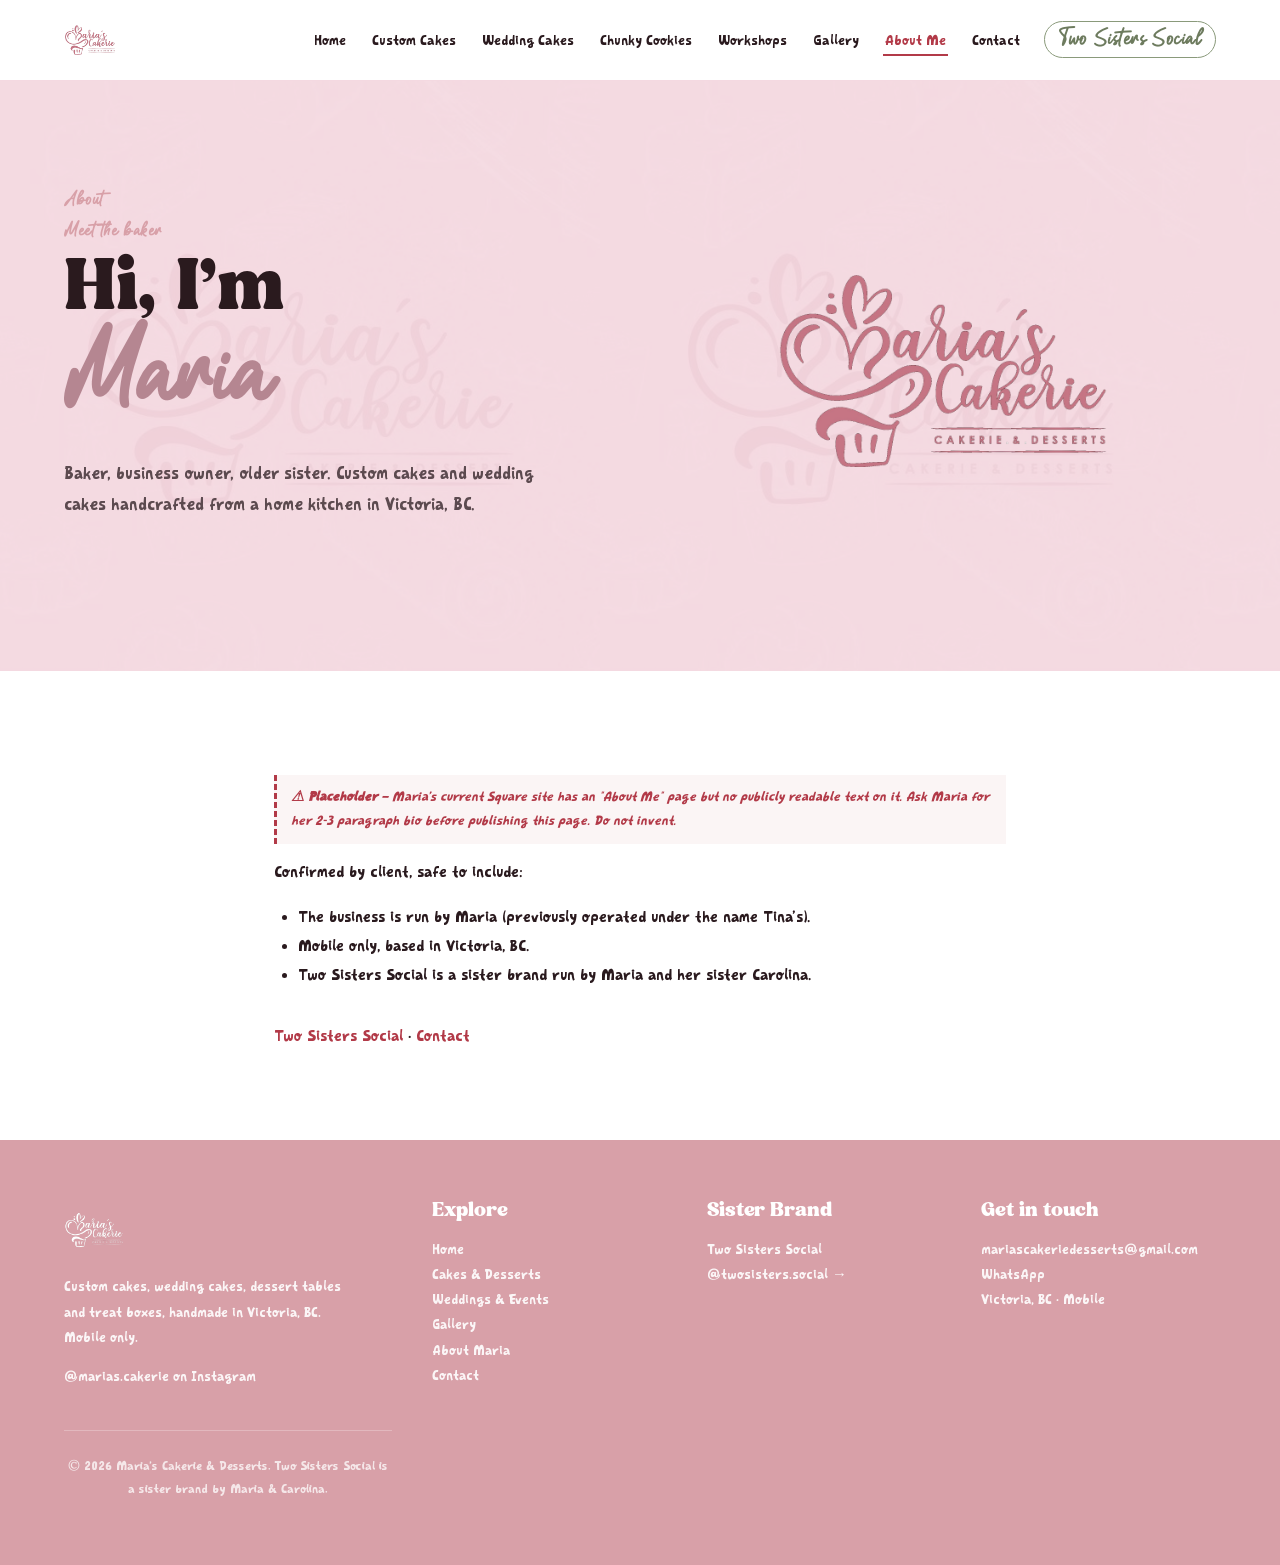
==== commit 21ff8855: "v4 — catchy taglines + local SEO meta (Victoria BC keywords), workshops on nav" ====
--- a/about.html
+++ b/about.html
@@ -3,8 +3,8 @@
 <head>
 <meta charset="UTF-8">
 <meta name="viewport" content="width=device-width, initial-scale=1.0">
-<title>About Maria — Maria's Cakerie & Desserts, Victoria BC</title>
-<meta name="description" content="Maria bakes custom cakes and desserts in Victoria, BC. From a home kitchen to a full custom-cake studio serving Vancouver Island, plus the sister-brand mobile drink bar Two Sisters Social.">
+<title>About Maria | Victoria BC Cake Artist | Maria's Cakerie</title>
+<meta name="description" content="Meet Maria, the baker behind Maria's Cakerie & Desserts in Victoria, BC. Custom cakes and wedding cakes handcrafted from scratch.">
 <meta name="robots" content="noindex, nofollow">
 <link rel="canonical" href="./about">
 <link rel="preconnect" href="https://fonts.googleapis.com">
@@ -22,10 +22,12 @@
 <nav>
 <ul>
 <li><a href="index.html">Home</a></li>
-<li><a href="cakes.html">Cakes</a></li>
-<li><a href="weddings.html">Weddings &amp; Events</a></li>
+<li><a href="custom-cakes.html">Custom Cakes</a></li>
+<li><a href="wedding-cakes.html">Wedding Cakes</a></li>
+<li><a href="chunky-cookies.html">Chunky Cookies</a></li>
+<li><a href="workshops.html">Workshops</a></li>
 <li><a href="gallery.html">Gallery</a></li>
-<li><a href="about.html" class="active">About</a></li>
+<li><a href="about.html" class="active">About Me</a></li>
 <li><a href="contact.html">Contact</a></li>
 <li><a href="two-sisters.html" class="nav-two-sisters">Two Sisters Social</a></li>
 </ul>
@@ -36,8 +38,9 @@
 <div class="wrap">
 <div class="hero-copy">
 <span class="eyebrow">About</span>
+<span class="eyebrow">Meet the baker</span>
 <h1>Hi, I&rsquo;m <span class="script">Maria</span></h1>
-<p class="lede">Baker, business owner, older sister. Building Maria&rsquo;s Cakerie one cake at a time from a home kitchen in Victoria, BC.</p>
+<p class="lede">Baker, business owner, older sister. Custom cakes and wedding cakes handcrafted from a home kitchen in Victoria, BC.</p>
 </div>
 <div class="hero-visual"><img src="assets/marys-logo-rose.png" alt="Maria&rsquo;s Cakerie logo" style="max-width:340px"></div>
 </div>
@@ -45,34 +48,16 @@
 
 <section>
 <div class="narrow">
-<h2>The story so far</h2>
-<p>I started baking cakes for friends&rsquo; birthdays out of my kitchen. One cake turned into two. Two turned into a Tuesday-night side hustle. And a side hustle turned into a real business the day I realized I&rsquo;d been baking every single weekend for six months straight.</p>
-<p>The business used to be called Tina&rsquo;s Desserts &mdash; that was my original brand. Same hands, same recipes, same kitchen. Just a name that finally matched the work I actually wanted to be known for.</p>
-<p>Today Maria&rsquo;s Cakerie &amp; Desserts is a mobile studio serving custom cakes, wedding cakes, dessert tables and treat boxes across the greater Victoria BC area. Every order goes through me directly. Every cake is baked from scratch. Every design is decided between me and the person the cake is for.</p>
-
-<div class="todo">Replace this whole story with Maria&rsquo;s real bio (2-3 paragraphs). What&rsquo;s here uses the confirmed facts (previous name Tina&rsquo;s, mobile only, Victoria BC, one-woman studio) but the personal details are placeholder.</div>
-
-<h2 style="margin-top:60px">Then there&rsquo;s <span class="script">Carolina</span></h2>
-<p>My sister Carolina runs the drinks side of the operation. When we started getting asked "who&rsquo;s doing the beverages?" at every wedding cake consultation, we decided the answer should be us.</p>
-<p>That&rsquo;s where <a href="two-sisters.html">Two Sisters Social</a> comes in &mdash; our mobile drink bar for weddings, showers, corporate events and private parties. Book them alongside the cake or separately; it&rsquo;s the same phone number either way.</p>
-
-<h2 style="margin-top:60px">What <span class="script">matters here</span></h2>
-<p><strong>Made from scratch.</strong> No mixes, no premade shells, no shortcuts. If it&rsquo;s in a Maria&rsquo;s Cakerie box, I made it.</p>
-<p><strong>Designed with you.</strong> No template menus. Every order is a conversation, and the cake is built around your event, your palette, your flavour.</p>
-<p><strong>One baker.</strong> You&rsquo;re not talking to a receptionist or a portal. You&rsquo;re talking to me.</p>
+<div class="todo">Maria&rsquo;s current Square site has an "About Me" page but no publicly readable text on it. Ask Maria for her 2-3 paragraph bio before publishing this page. Do not invent.</div>
+<p>Confirmed by client, safe to include:</p>
+<ul style="margin:16px 0 32px 24px">
+<li>The business is run by Maria (previously operated under the name Tina&rsquo;s).</li>
+<li>Mobile only, based in Victoria, BC.</li>
+<li>Two Sisters Social is a sister brand run by Maria and her sister Carolina.</li>
+</ul>
+<p><a href="two-sisters.html">Two Sisters Social</a> &middot; <a href="contact.html">Contact</a></p>
 </div>
 </section>
-
-<div class="final-cta">
-<div class="wrap">
-<h2>Let&rsquo;s <span class="script">bake something</span></h2>
-<p>Send me your date, occasion, and any inspiration you&rsquo;ve saved. I&rsquo;ll come back with a quote and next steps within 24 hours.</p>
-<div class="hero-cta" style="justify-content:center">
-<a href="contact.html" class="btn">Send an Inquiry</a>
-<a href="https://wa.me/message/IQIPNK3446MJO1" target="_blank" rel="noopener" class="btn btn-outline">WhatsApp Me</a>
-</div>
-</div>
-</div>
 <footer>
 <div class="wrap">
 <div class="footer-brand">
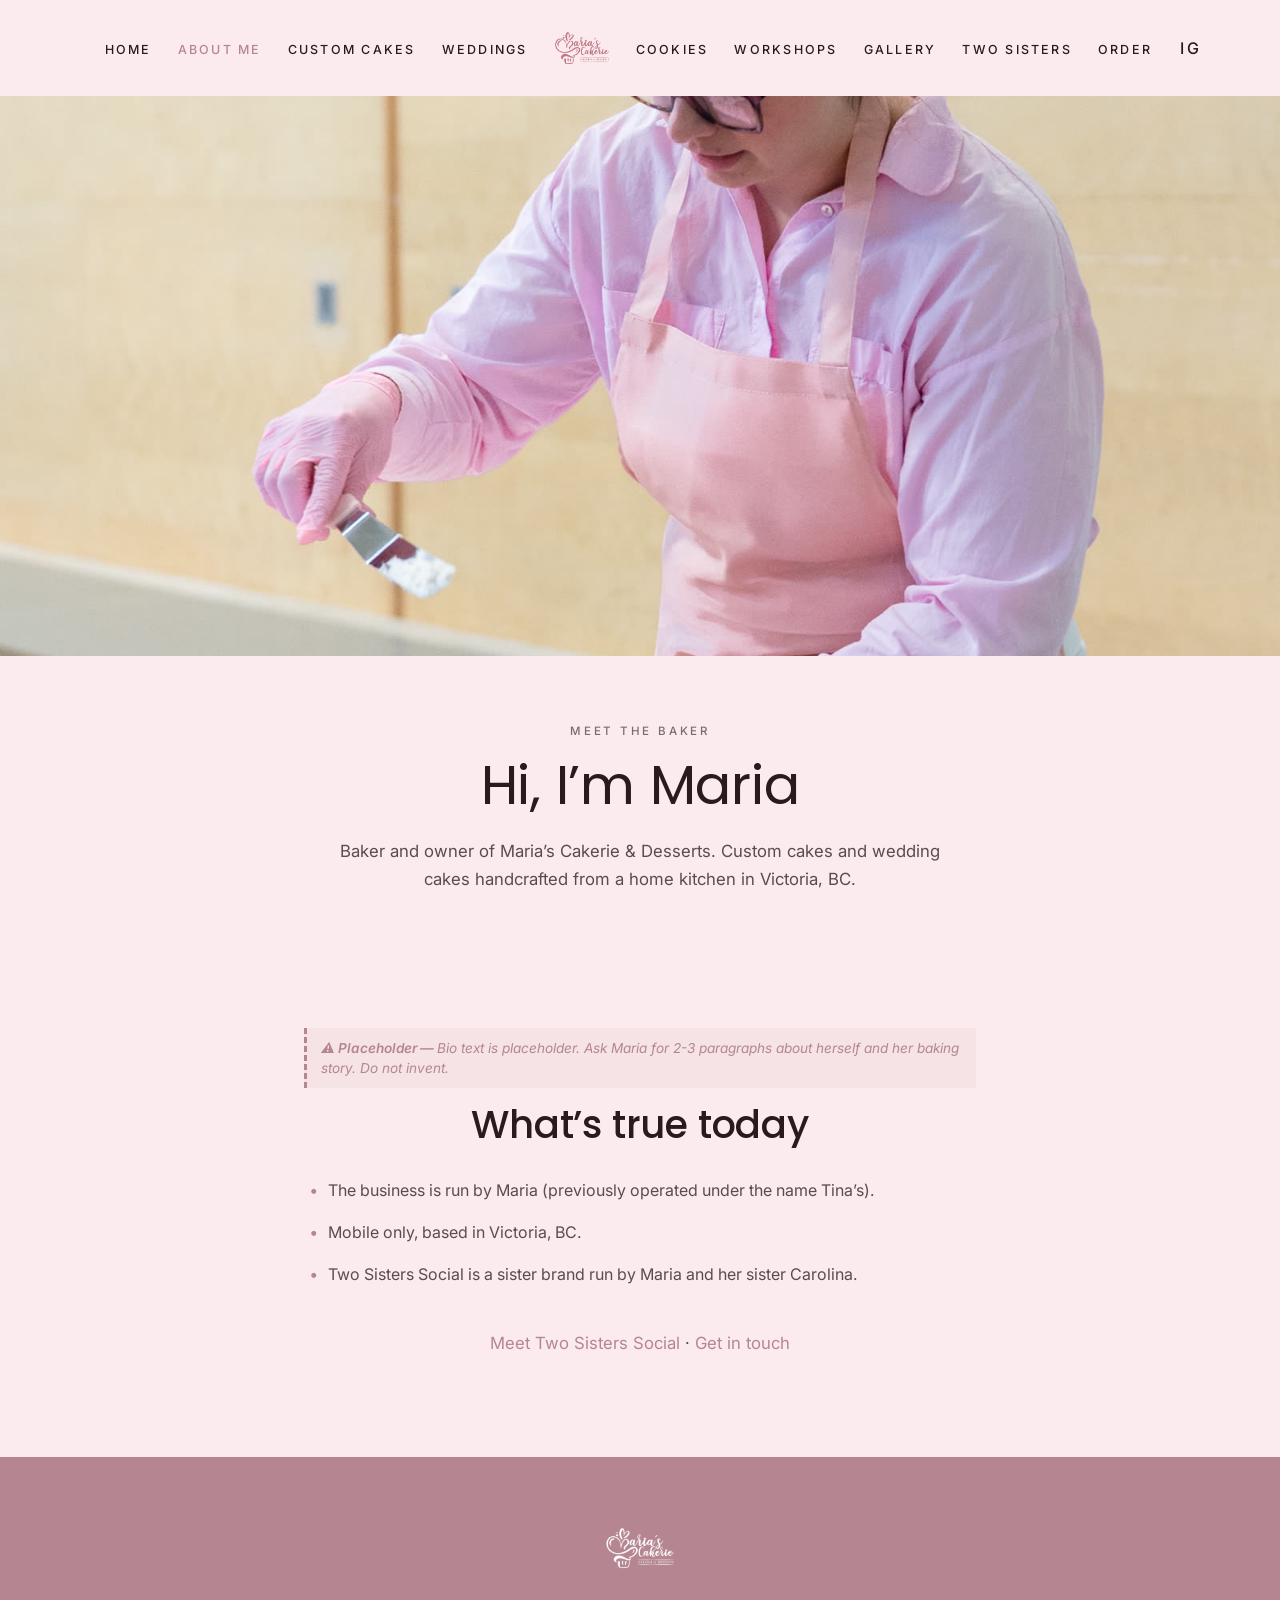
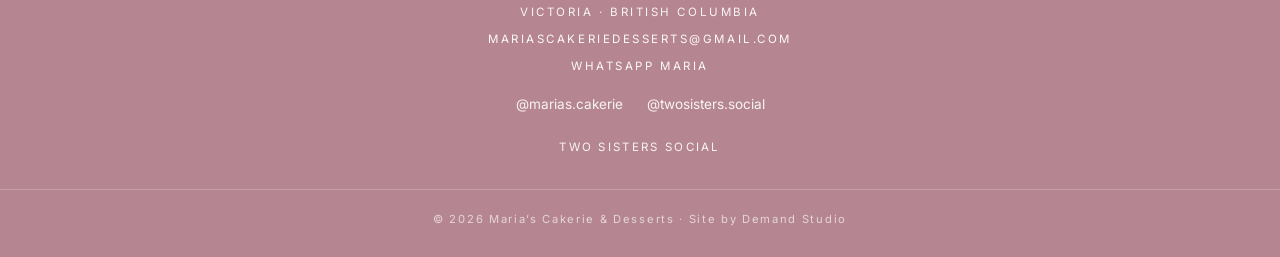
==== commit ebb1d02c: "v5 — Sweet Boom Bakery layout, Poppins + Inter sans, centered logo nav, real workshop photos, no pos" ====
--- a/about.html
+++ b/about.html
@@ -6,96 +6,76 @@
 <title>About Maria | Victoria BC Cake Artist | Maria's Cakerie</title>
 <meta name="description" content="Meet Maria, the baker behind Maria's Cakerie & Desserts in Victoria, BC. Custom cakes and wedding cakes handcrafted from scratch.">
 <meta name="robots" content="noindex, nofollow">
-<link rel="canonical" href="./about">
 <link rel="preconnect" href="https://fonts.googleapis.com">
 <link rel="preconnect" href="https://fonts.gstatic.com" crossorigin>
-<link href="https://fonts.googleapis.com/css2?family=Playfair+Display:wght@400;500;600;700&family=Lora:wght@400;500;600&family=Dancing+Script:wght@500;600;700&display=swap" rel="stylesheet">
+<link href="https://fonts.googleapis.com/css2?family=Inter:wght@400;500;600&family=Poppins:wght@300;400;500&display=swap" rel="stylesheet">
 <link rel="stylesheet" href="styles.css">
 <link rel="icon" type="image/png" href="assets/marys-logo-rose.png">
 </head>
 <body><header>
-<div class="wrap">
+<div class="wrap hdr">
+<nav class="nav-left">
+<ul>
+<li><a href="index.html">Home</a></li>
+<li><a href="about.html" class="active">About Me</a></li>
+<li><a href="custom-cakes.html">Custom Cakes</a></li>
+<li><a href="wedding-cakes.html">Weddings</a></li>
+</ul>
+</nav>
 <a href="index.html" class="brand">
 <img src="assets/marys-logo-rose.png" alt="Maria&rsquo;s Cakerie &amp; Desserts">
 </a>
-<button class="nav-toggle" aria-label="Menu" onclick="document.querySelector('nav ul').classList.toggle('open')">&#9776;</button>
-<nav>
+<button class="nav-toggle" aria-label="Menu" onclick="document.querySelectorAll('nav.nav-left, nav.nav-right').forEach(n=>n.classList.toggle('mobile-open'))">&#9776;</button>
+<nav class="nav-right">
 <ul>
-<li><a href="index.html">Home</a></li>
-<li><a href="custom-cakes.html">Custom Cakes</a></li>
-<li><a href="wedding-cakes.html">Wedding Cakes</a></li>
-<li><a href="chunky-cookies.html">Chunky Cookies</a></li>
+<li><a href="chunky-cookies.html">Cookies</a></li>
 <li><a href="workshops.html">Workshops</a></li>
 <li><a href="gallery.html">Gallery</a></li>
-<li><a href="about.html" class="active">About Me</a></li>
-<li><a href="contact.html">Contact</a></li>
-<li><a href="two-sisters.html" class="nav-two-sisters">Two Sisters Social</a></li>
+<li><a href="two-sisters.html">Two Sisters</a></li>
+<li><a href="contact.html">Order</a></li>
+<li><a href="https://www.instagram.com/marias.cakerie" target="_blank" rel="noopener" class="social">IG</a></li>
 </ul>
 </nav>
 </div>
 </header>
-<div class="hero">
-<div class="wrap">
-<div class="hero-copy">
-<span class="eyebrow">About</span>
+<div class="hero-image" style="background-image:url('assets/photos/dsc7116.shrunk.jpg')"></div>
+
+<div class="hero-text">
+<div class="narrow">
 <span class="eyebrow">Meet the baker</span>
-<h1>Hi, I&rsquo;m <span class="script">Maria</span></h1>
-<p class="lede">Baker, business owner, older sister. Custom cakes and wedding cakes handcrafted from a home kitchen in Victoria, BC.</p>
-</div>
-<div class="hero-visual"><img src="assets/marys-logo-rose.png" alt="Maria&rsquo;s Cakerie logo" style="max-width:340px"></div>
+<h1>Hi, I&rsquo;m Maria</h1>
+<p class="lede">Baker and owner of Maria&rsquo;s Cakerie &amp; Desserts. Custom cakes and wedding cakes handcrafted from a home kitchen in Victoria, BC.</p>
 </div>
 </div>
 
-<section>
+<section class="text">
 <div class="narrow">
-<div class="todo">Maria&rsquo;s current Square site has an "About Me" page but no publicly readable text on it. Ask Maria for her 2-3 paragraph bio before publishing this page. Do not invent.</div>
-<p>Confirmed by client, safe to include:</p>
-<ul style="margin:16px 0 32px 24px">
+<div class="todo">Bio text is placeholder. Ask Maria for 2-3 paragraphs about herself and her baking story. Do not invent.</div>
+<h2 style="text-align:center;margin-bottom:20px">What&rsquo;s true today</h2>
+<ul>
 <li>The business is run by Maria (previously operated under the name Tina&rsquo;s).</li>
 <li>Mobile only, based in Victoria, BC.</li>
 <li>Two Sisters Social is a sister brand run by Maria and her sister Carolina.</li>
 </ul>
-<p><a href="two-sisters.html">Two Sisters Social</a> &middot; <a href="contact.html">Contact</a></p>
+<p style="text-align:center;margin-top:32px"><a href="two-sisters.html">Meet Two Sisters Social</a> &middot; <a href="contact.html">Get in touch</a></p>
 </div>
 </section>
 <footer>
-<div class="wrap">
 <div class="footer-brand">
-<img src="assets/marys-logo-white.png" alt="Maria&rsquo;s Cakerie">
-<p>Custom cakes, wedding cakes, dessert tables and treat boxes, handmade in Victoria, BC. Mobile only.</p>
-<p style="margin-top:14px"><a href="https://www.instagram.com/marias.cakerie" target="_blank" rel="noopener">@marias.cakerie on Instagram</a></p>
+<img src="assets/marys-logo-rose.png" alt="Maria&rsquo;s Cakerie">
 </div>
-<div>
-<h4>Explore</h4>
-<ul>
-<li><a href="index.html">Home</a></li>
-<li><a href="cakes.html">Cakes &amp; Desserts</a></li>
-<li><a href="weddings.html">Weddings &amp; Events</a></li>
-<li><a href="gallery.html">Gallery</a></li>
-<li><a href="about.html">About Maria</a></li>
-<li><a href="contact.html">Contact</a></li>
-</ul>
+<div class="footer-info">Victoria &middot; British Columbia</div>
+<div class="footer-info"><a href="mailto:mariascakeriedesserts@gmail.com">mariascakeriedesserts@gmail.com</a></div>
+<div class="footer-info"><a href="https://wa.me/message/IQIPNK3446MJO1" target="_blank" rel="noopener">WhatsApp Maria</a></div>
+<div class="footer-social">
+<a href="https://www.instagram.com/marias.cakerie" target="_blank" rel="noopener">@marias.cakerie</a>
+<a href="https://www.instagram.com/twosisters.social/" target="_blank" rel="noopener">@twosisters.social</a>
 </div>
-<div>
-<h4>Sister Brand</h4>
-<ul>
-<li><a href="two-sisters.html">Two Sisters Social</a></li>
-<li><a href="https://www.instagram.com/twosisters.social/" target="_blank" rel="noopener">@twosisters.social &rarr;</a></li>
-</ul>
+<div class="footer-links">
+<a href="two-sisters.html">Two Sisters Social</a>
 </div>
-<div>
-<h4>Get in touch</h4>
-<ul>
-<li><a href="mailto:mariascakeriedesserts@gmail.com">mariascakeriedesserts@gmail.com</a></li>
-<li><a href="https://wa.me/message/IQIPNK3446MJO1" target="_blank" rel="noopener">WhatsApp</a></li>
-<li>Victoria, BC &middot; Mobile</li>
-</ul>
-</div>
-</div>
-<div class="wrap">
 <div class="copyright">
-&copy; 2026 Maria&rsquo;s Cakerie &amp; Desserts. Two Sisters Social is a sister brand by Maria &amp; Carolina.
-</div>
+&copy; 2026 Maria&rsquo;s Cakerie &amp; Desserts &middot; Site by Demand Studio
 </div>
 </footer>
 <script>
@@ -103,7 +83,7 @@
   if (e.target.matches('.contact-form')) {
     e.preventDefault();
     e.target.querySelector('.success').classList.add('show');
-    e.target.querySelector('.btn').textContent = 'Sent! Maria will be in touch.';
+    e.target.querySelector('.btn').textContent = 'Sent!';
     e.target.querySelector('.btn').disabled = true;
   }
 });
--- a/styles.css
+++ b/styles.css
@@ -1,246 +1,252 @@
-/* Font definitions — Julie's custom brand fonts */
-@font-face{
-  font-family:'Fresh Mango';
-  src:url('assets/fonts/fresh-mango/Fonts/FreshMango-Regular.otf') format('opentype'),
-      url('assets/fonts/fresh-mango/Fonts/FreshMango-Regular.ttf') format('truetype');
-  font-weight:400;font-style:normal;font-display:swap
-}
-@font-face{
-  font-family:'Fresh Mango';
-  src:url('assets/fonts/fresh-mango/Fonts/FreshMango-Italic.otf') format('opentype'),
-      url('assets/fonts/fresh-mango/Fonts/FreshMango-Italic.ttf') format('truetype');
-  font-weight:400;font-style:italic;font-display:swap
-}
-@font-face{
-  font-family:'Aesthetic Monoline';
-  src:url('assets/fonts/AestheticMonoline.otf') format('opentype'),
-      url('assets/fonts/AestheticMonoline.ttf') format('truetype');
-  font-weight:400;font-style:normal;font-display:swap
-}
-@font-face{
-  font-family:'Woolen Plaid Sans';
-  src:url('assets/fonts/WoolenPlaidSans.ttf') format('truetype');
-  font-weight:400;font-style:normal;font-display:swap
-}
+/* Sweet Boom Bakery pattern, adapted to Maria's Cakerie (soft-pink family instead of sage green).
+   Fonts: Poppins (headings) + Inter (body). Sans-serif, easy to read. Mobile-first responsive. */
 
 :root{
-  --soft-pink:#F4D9E1;
+  /* Base soft-pink palette */
+  --soft-pink:#F7DEE4;        /* light section background (was Sweet Boom's cream) */
+  --very-soft-pink:#FBEBEE;   /* even softer pink for alternating stripes */
   --brand-pink:#E8B4B8;
   --warm-rose:#D8A0A8;
-  --deep-rose:#B58691;
-  --cream:#F9F3E9;
-  --cranberry:#B23A48;
-  --cranberry-dark:#8E2C39;
+  --deep-rose:#B58691;        /* darker section blocks (replaces Sweet Boom's sage green) */
+  --deep-rose-alt:#A67582;    /* button hover / darker */
+  --cream:#FBF5EC;
   --ink:#2A1A1E;
   --steel:#5C4A4F;
-  --sage:#8A9A7B;
-  --sage-dark:#6D7B5E;
+  --steel-light:#7B6A6F;
+  --line:#EFCFD5;
 }
+
 *{margin:0;padding:0;box-sizing:border-box}
 html{-webkit-text-size-adjust:100%;scroll-behavior:smooth}
-body{font-family:'Woolen Plaid Sans','Lora',Georgia,serif;color:var(--ink);background:#fff;line-height:1.7;font-size:17px}
+body{font-family:'Inter',-apple-system,BlinkMacSystemFont,'Segoe UI',Roboto,sans-serif;color:var(--ink);background:var(--very-soft-pink);line-height:1.65;font-size:16px}
 img{max-width:100%;height:auto;display:block}
-a{color:var(--cranberry);text-decoration:none}
-a:hover{color:var(--cranberry-dark)}
-.wrap{max-width:1200px;margin:0 auto;padding:0 24px}
-.narrow{max-width:780px;margin:0 auto;padding:0 24px}
+a{color:var(--deep-rose);text-decoration:none;transition:color .18s}
+a:hover{color:var(--deep-rose-alt)}
+.wrap{max-width:1180px;margin:0 auto;padding:0 24px}
+.narrow{max-width:720px;margin:0 auto;padding:0 24px}
 
 /* Typography */
-h1,h2,h3,h4{font-family:'Fresh Mango','Playfair Display',Georgia,serif;font-weight:400;color:var(--ink);letter-spacing:-.005em;line-height:1.15}
-h1{font-size:clamp(2.6rem,5.5vw,4.5rem)}
-h2{font-size:clamp(1.9rem,3.8vw,3rem);margin-bottom:.6em}
-h3{font-size:1.4rem;margin-bottom:.4em}
-.script{font-family:'Aesthetic Monoline','Dancing Script',cursive;font-weight:400;color:var(--deep-rose);font-size:1.15em}
-.eyebrow{font-family:'Aesthetic Monoline',cursive;color:var(--warm-rose);font-size:1.15rem;letter-spacing:.03em;margin-bottom:8px;display:block;line-height:1.2}
-
-/* Header */
-header{background:#fff;border-bottom:1px solid var(--soft-pink);position:sticky;top:0;z-index:100;padding:14px 0}
-header .wrap{display:flex;align-items:center;justify-content:space-between;gap:16px}
-.brand{display:flex;align-items:center;text-decoration:none;line-height:1}
-.brand img{height:52px;width:auto;object-fit:contain}
-nav ul{list-style:none;display:flex;gap:22px;align-items:center;margin:0}
-nav a{color:var(--ink);font-family:'Woolen Plaid Sans',sans-serif;font-size:.95rem;font-weight:400;padding:6px 2px;border-bottom:2px solid transparent;transition:border-color .18s,color .18s}
-nav a:hover,nav a.active{border-bottom-color:var(--cranberry);color:var(--cranberry)}
-nav a.nav-two-sisters{color:var(--sage-dark);font-family:'Aesthetic Monoline',cursive;font-size:1.35rem;padding:4px 14px;border:1.5px solid var(--sage);border-radius:20px;border-bottom:1.5px solid var(--sage);letter-spacing:.02em}
-nav a.nav-two-sisters:hover{background:var(--sage);color:#fff}
-.nav-toggle{display:none;background:none;border:0;font-size:1.6rem;color:var(--ink);cursor:pointer}
-
-/* Buttons */
-.btn{display:inline-block;padding:14px 32px;background:var(--cranberry);color:#fff;font-family:'Woolen Plaid Sans',sans-serif;font-size:1rem;font-weight:400;border:0;border-radius:2px;cursor:pointer;letter-spacing:.02em;transition:background .18s,transform .12s}
-.btn:hover{background:var(--cranberry-dark);color:#fff;transform:translateY(-1px)}
-.btn-outline{background:transparent;color:var(--cranberry);border:1.5px solid var(--cranberry)}
-.btn-outline:hover{background:var(--cranberry);color:#fff}
-.btn-sage{background:var(--sage-dark)}
-.btn-sage:hover{background:var(--sage)}
-.btn-lg{padding:18px 44px;font-size:1.1rem}
-
-/* Hero */
-.hero{background:var(--soft-pink);padding:80px 0 90px;position:relative;overflow:hidden}
-.hero .wrap{display:grid;grid-template-columns:1fr 1fr;gap:60px;align-items:center;position:relative;z-index:2}
-.hero-copy h1{margin-bottom:24px}
-.hero-copy h1 .script{display:block;margin-top:-10px;font-size:1.4em;color:var(--deep-rose)}
-.hero-copy p.lede{font-size:1.15rem;color:var(--steel);margin-bottom:32px;max-width:480px}
-.hero-cta{display:flex;gap:14px;flex-wrap:wrap}
-.hero-visual{position:relative;min-height:420px;display:flex;align-items:center;justify-content:center}
-.hero-visual img.hero-icon{max-width:340px;width:100%;opacity:.85;filter:drop-shadow(0 8px 20px rgba(178,58,72,.15))}
-/* Decorative background pattern */
-.hero::before{content:"";position:absolute;top:0;left:0;right:0;bottom:0;background-image:url('assets/marys-logo.jpg');background-size:600px;background-repeat:repeat;opacity:.08;z-index:1}
-
-/* Trust bar */
-.trust-bar{background:var(--cream);padding:22px 0;border-bottom:1px solid var(--soft-pink)}
-.trust-bar ul{list-style:none;display:flex;justify-content:center;gap:36px;flex-wrap:wrap;color:var(--steel);font-size:.92rem;letter-spacing:.03em}
-.trust-bar li{display:flex;align-items:center;gap:8px}
-.trust-bar li::before{content:"";display:block;width:6px;height:6px;background:var(--cranberry);border-radius:50%}
-
-/* Sections */
-section{padding:90px 0}
-section.tint{background:var(--cream)}
-section.pink{background:var(--soft-pink)}
-.section-head{text-align:center;max-width:680px;margin:0 auto 60px}
-.section-head p{color:var(--steel);font-size:1.05rem;margin-top:12px}
-
-/* What we create grid */
-.grid-4{display:grid;grid-template-columns:repeat(4,1fr);gap:24px}
-.card{background:#fff;border-radius:4px;overflow:hidden;box-shadow:0 6px 22px -12px rgba(178,58,72,.18);transition:transform .18s,box-shadow .18s;text-decoration:none;color:inherit;display:block}
-.card:hover{transform:translateY(-4px);box-shadow:0 12px 32px -12px rgba(178,58,72,.28);color:inherit}
-.card-visual{aspect-ratio:1;background:var(--soft-pink);display:flex;align-items:center;justify-content:center;padding:36px}
-.card-visual img{max-width:70%;max-height:70%;width:auto;height:auto;filter:brightness(0);opacity:.75}
-.card-body{padding:22px 20px;text-align:center}
-.card-body h3{margin-bottom:6px}
-.card-body p{color:var(--steel);font-size:.92rem}
-.card-visual.rose{background:var(--brand-pink)}
-.card-visual.cream{background:var(--cream)}
-.card-visual.warm{background:var(--warm-rose)}
-/* Sage variant for Two Sisters cards */
-body.ts-page .card-visual{background:var(--cream)}
-body.ts-page .card-visual.rose{background:var(--soft-pink)}
-body.ts-page .card-visual.cream{background:#EDF0E5}
-body.ts-page .card-visual.warm{background:var(--warm-rose)}
-body.ts-page .card-visual img{filter:brightness(0) invert(45%) sepia(15%) saturate(500%) hue-rotate(45deg) brightness(90%)}
-
-/* Gallery / featured work */
-.gallery-grid{display:grid;grid-template-columns:repeat(3,1fr);gap:16px}
-.gallery-item{aspect-ratio:1;background:var(--brand-pink);border-radius:4px;overflow:hidden;position:relative;display:flex;align-items:center;justify-content:center;padding:40px}
-.gallery-item:nth-child(2n){background:var(--warm-rose)}
-.gallery-item:nth-child(3n){background:var(--soft-pink)}
-.gallery-item:nth-child(4n){background:var(--cream)}
-.gallery-item:nth-child(6n){background:var(--brand-pink)}
-.gallery-item img{max-width:70%;max-height:70%;filter:brightness(0);opacity:.7}
-.gallery-item .caption{position:absolute;bottom:14px;left:16px;right:16px;font-family:'Aesthetic Monoline',cursive;color:var(--ink);font-size:1.2rem;text-align:center;line-height:1.2}
-.gallery-tall{grid-row:span 2;aspect-ratio:1/2}
-
-/* Two Sisters teaser */
-.ts-teaser{background:linear-gradient(120deg,var(--cream) 0%,var(--soft-pink) 100%);padding:100px 0;position:relative;overflow:hidden}
-.ts-teaser .wrap{display:grid;grid-template-columns:1fr 1fr;gap:60px;align-items:center}
-.ts-teaser .eyebrow{color:var(--sage-dark);font-family:'Aesthetic Monoline',cursive}
-.ts-teaser h2{color:var(--sage-dark)}
-.ts-teaser h2 .script{color:var(--sage-dark)}
-.ts-teaser p{color:var(--steel);font-size:1.05rem;margin-bottom:24px;max-width:460px}
-.ts-visual{position:relative;min-height:360px;display:flex;align-items:center;justify-content:center;background:#fff;border-radius:8px;padding:40px;box-shadow:0 12px 40px -18px rgba(138,154,123,.4)}
-.ts-visual img{max-width:280px;height:auto;filter:brightness(0) invert(45%) sepia(15%) saturate(500%) hue-rotate(45deg) brightness(90%)}
-.ts-badge{position:absolute;top:-16px;right:-16px;background:var(--sage-dark);color:#fff;font-family:'Aesthetic Monoline',cursive;font-size:1.3rem;padding:14px 20px;border-radius:50%;transform:rotate(12deg);box-shadow:0 6px 16px -6px rgba(0,0,0,.25);width:110px;height:110px;display:flex;align-items:center;justify-content:center;text-align:center;line-height:1.15}
-
-/* About preview */
-.about-preview{display:grid;grid-template-columns:1fr 1.4fr;gap:60px;align-items:center}
-.about-photo{aspect-ratio:1;background:var(--brand-pink);border-radius:4px;display:flex;align-items:center;justify-content:center;padding:60px;overflow:hidden}
-.about-photo img{max-width:75%;filter:brightness(0);opacity:.7}
-.about-photo.logo{background:var(--soft-pink);padding:40px}
-.about-photo.logo img{max-width:85%;filter:none;opacity:1}
-.about-copy h2{margin-bottom:20px}
-.about-copy p{color:var(--steel);font-size:1.05rem;margin-bottom:18px}
-
-/* Cocktail showcase (Two Sisters page — full-width strip) */
-.cocktail-showcase{background:var(--cream);padding:60px 0;text-align:center;overflow:hidden}
-.cocktail-showcase img{max-width:900px;width:100%;margin:0 auto;opacity:.9}
-
-/* FAQ */
-.faq-list{max-width:780px;margin:0 auto}
-.faq-list details{background:#fff;border:1px solid var(--soft-pink);border-radius:4px;padding:20px 24px;margin-bottom:12px;transition:box-shadow .18s}
-.faq-list details[open]{box-shadow:0 6px 22px -12px rgba(178,58,72,.2)}
-.faq-list summary{font-family:'Fresh Mango',serif;font-weight:400;color:var(--ink);font-size:1.2rem;cursor:pointer;list-style:none;display:flex;justify-content:space-between;align-items:center;gap:14px}
-.faq-list summary::after{content:'+';font-size:1.8rem;color:var(--cranberry);font-family:'Woolen Plaid Sans',sans-serif;font-weight:400;line-height:1}
-.faq-list details[open] summary::after{content:'−'}
-.faq-list details p{margin-top:14px;color:var(--steel);font-size:1rem}
-
-/* Contact / final CTA */
-.final-cta{background:var(--cranberry);color:#fff;padding:100px 0;text-align:center}
-.final-cta h2{color:#fff;margin-bottom:16px}
-.final-cta h2 .script{color:var(--soft-pink)}
-.final-cta p{color:rgba(255,255,255,.9);font-size:1.15rem;margin-bottom:32px;max-width:560px;margin-left:auto;margin-right:auto}
-.final-cta .btn{background:#fff;color:var(--cranberry)}
-.final-cta .btn:hover{background:var(--cream)}
-.final-cta .btn-outline{background:transparent;color:#fff;border-color:#fff}
-.final-cta .btn-outline:hover{background:#fff;color:var(--cranberry)}
-
-/* Contact form */
-.contact-grid{display:grid;grid-template-columns:1.2fr 1fr;gap:60px;align-items:start}
-.contact-info h3{margin-bottom:14px}
-.contact-info p{color:var(--steel);margin-bottom:24px}
-.contact-info dl{display:grid;gap:14px}
-.contact-info dt{font-family:'Fresh Mango',serif;color:var(--cranberry);font-weight:400;font-size:1.05rem}
-.contact-info dd{color:var(--ink);font-size:1rem}
-.contact-form{background:var(--cream);padding:36px;border-radius:4px}
+h1,h2,h3,h4{font-family:'Poppins','Inter',sans-serif;font-weight:500;color:var(--ink);letter-spacing:-.005em;line-height:1.2}
+h1{font-size:clamp(2rem,4.5vw,3.4rem);font-weight:400}
+h2{font-size:clamp(1.6rem,3.2vw,2.4rem);font-weight:500;margin-bottom:.5em}
+h3{font-size:1.15rem;font-weight:500;margin-bottom:.3em}
+.eyebrow{font-family:'Inter',sans-serif;color:var(--steel-light);font-size:.72rem;letter-spacing:.24em;text-transform:uppercase;margin-bottom:14px;display:inline-block;font-weight:500}
+
+/* ============================================================
+   HEADER — centered logo with menu items on both sides (Sweet Boom pattern)
+   ============================================================ */
+header{background:var(--very-soft-pink);padding:20px 0;position:sticky;top:0;z-index:100}
+header .wrap.hdr{display:grid;grid-template-columns:1fr auto 1fr;align-items:center;gap:24px}
+.brand{display:flex;justify-content:center;text-decoration:none;line-height:1}
+.brand img{height:56px;width:auto;object-fit:contain}
+nav.nav-left ul,nav.nav-right ul{list-style:none;display:flex;align-items:center;gap:22px;margin:0}
+nav.nav-left ul{justify-content:flex-end}
+nav.nav-right ul{justify-content:flex-start}
+nav a{color:var(--ink);font-family:'Inter',sans-serif;font-size:.78rem;font-weight:500;letter-spacing:.18em;text-transform:uppercase;padding:6px 2px;transition:color .18s;white-space:nowrap}
+nav a:hover,nav a.active{color:var(--deep-rose)}
+nav a.social{padding:0 4px;font-size:1rem}
+.nav-toggle{display:none;background:none;border:0;font-size:1.4rem;color:var(--ink);cursor:pointer}
+
+/* ============================================================
+   BUTTONS — pill shape with arrow (Sweet Boom pattern), rose colour
+   ============================================================ */
+.btn{display:inline-flex;align-items:center;justify-content:center;gap:8px;padding:14px 28px;background:var(--deep-rose);color:#fff;font-family:'Inter',sans-serif;font-size:.78rem;font-weight:500;letter-spacing:.18em;text-transform:uppercase;border:0;border-radius:2px;cursor:pointer;transition:background .18s,transform .12s}
+.btn:hover{background:var(--deep-rose-alt);color:#fff;transform:translateY(-1px)}
+.btn::after{content:'→'}
+.btn-outline{background:transparent;color:var(--deep-rose);border:1px solid var(--deep-rose)}
+.btn-outline:hover{background:var(--deep-rose);color:#fff}
+.btn-stack{display:flex;flex-direction:column;gap:12px;align-items:flex-start}
+.btn-stack .btn{width:100%;max-width:360px}
+
+/* ============================================================
+   HERO — full-bleed image, no overlay text (Sweet Boom pattern)
+   ============================================================ */
+.hero-image{width:100%;height:clamp(260px,50vw,560px);background-color:var(--soft-pink);background-size:cover;background-position:center;background-repeat:no-repeat}
+
+/* Hero with H1 below (for interior pages) */
+.hero-text{background:var(--very-soft-pink);padding:60px 0 40px;text-align:center}
+.hero-text .eyebrow{margin-bottom:12px}
+.hero-text h1{max-width:820px;margin:0 auto 20px}
+.hero-text p.lede{max-width:640px;margin:0 auto;color:var(--steel);font-size:1.05rem}
+.hero-text .btn-row{margin-top:32px;display:flex;justify-content:center;gap:14px;flex-wrap:wrap}
+
+/* ============================================================
+   ROSE BLOCK — dark pink section with welcome copy + baker photo (Sweet Boom welcome pattern)
+   ============================================================ */
+.rose-block{background:var(--deep-rose);padding:80px 0;color:#fff}
+.rose-block .wrap{display:grid;grid-template-columns:1fr 1fr;gap:60px;align-items:center}
+.rose-block .eyebrow,.rose-block a{color:#fff}
+.rose-block h2{color:#fff;font-weight:400;font-size:clamp(1.8rem,3.4vw,2.6rem);margin-bottom:20px;text-align:center}
+.rose-block p{color:rgba(255,255,255,.92);margin-bottom:16px;text-align:center;font-size:1rem;line-height:1.75}
+.rose-block .btn{background:#fff;color:var(--deep-rose)}
+.rose-block .btn:hover{background:var(--cream);color:var(--deep-rose-alt)}
+.rose-block .btn-outline{background:transparent;color:#fff;border-color:#fff}
+.rose-block .btn-outline:hover{background:#fff;color:var(--deep-rose)}
+.rose-block-photo img{width:100%;aspect-ratio:3/4;object-fit:cover;border-radius:2px}
+.rose-block .col-copy{padding:0 20px}
+.rose-block .col-copy .btn-stack{align-items:center;margin-top:24px}
+
+/* ============================================================
+   THREE-CATEGORY GRID (Sweet Boom "the menu / our pricing / the gallery" pattern)
+   ============================================================ */
+.cat-strip{background:var(--very-soft-pink);padding:70px 0}
+.cat-grid{display:grid;grid-template-columns:repeat(3,1fr);gap:32px}
+.cat-item{text-align:center;text-decoration:none;color:inherit}
+.cat-item .cat-photo{aspect-ratio:1;background:var(--soft-pink);overflow:hidden;margin-bottom:22px;transition:transform .18s}
+.cat-item:hover .cat-photo{transform:translateY(-4px)}
+.cat-item .cat-photo img{width:100%;height:100%;object-fit:cover}
+.cat-item .eyebrow{color:var(--steel-light);margin-bottom:6px;display:block}
+.cat-item h3{font-family:'Poppins',sans-serif;font-weight:400;font-size:1.5rem;color:var(--ink)}
+
+/* ============================================================
+   FEATURE SPLIT — asymmetric: image + overlapping rose card (Sweet Boom Weddings pattern)
+   ============================================================ */
+.feature-split{background:var(--very-soft-pink);padding:0 0 80px}
+.feature-split .fs-inner{display:grid;grid-template-columns:1.15fr 1fr;gap:0;align-items:center;position:relative}
+.feature-split .fs-photo{width:100%;aspect-ratio:1;background:var(--soft-pink);overflow:hidden}
+.feature-split .fs-photo img{width:100%;height:100%;object-fit:cover}
+.feature-split .fs-card{background:var(--deep-rose);color:#fff;padding:56px 44px;margin-left:-80px;box-shadow:0 12px 40px -14px rgba(181,134,145,.4);z-index:2}
+.feature-split .fs-card .eyebrow{color:rgba(255,255,255,.75);margin-bottom:10px}
+.feature-split .fs-card h2{color:#fff;font-weight:400;font-size:clamp(1.8rem,3.4vw,2.6rem);margin-bottom:16px}
+.feature-split .fs-card p{color:rgba(255,255,255,.9);margin-bottom:22px;line-height:1.75}
+.feature-split .fs-card .btn{background:#fff;color:var(--deep-rose)}
+.feature-split .fs-card .btn:hover{background:var(--cream);color:var(--deep-rose-alt)}
+.feature-split.reverse .fs-inner{grid-template-columns:1fr 1.15fr}
+.feature-split.reverse .fs-photo{order:2}
+.feature-split.reverse .fs-card{order:1;margin-left:0;margin-right:-80px}
+
+/* ============================================================
+   BADGES / PRESS STRIP (Sweet Boom press logos row)
+   ============================================================ */
+.badges{background:var(--brand-pink);padding:28px 0}
+.badges ul{list-style:none;display:flex;justify-content:center;flex-wrap:wrap;align-items:center;gap:24px 42px;color:var(--steel);font-family:'Inter',sans-serif;font-size:.78rem;letter-spacing:.18em;text-transform:uppercase;font-weight:500}
+
+/* ============================================================
+   TESTIMONIAL (Sweet Boom "customer love" pattern)
+   ============================================================ */
+.testimonial{background:var(--very-soft-pink);padding:70px 0;text-align:center}
+.testimonial .eyebrow{color:var(--steel-light)}
+.testimonial h2{font-family:'Poppins',sans-serif;font-weight:400;font-style:italic;font-size:1.6rem;color:var(--ink);margin-bottom:32px}
+.testimonial .quote{max-width:720px;margin:0 auto;color:var(--steel);font-size:1.05rem;line-height:1.85;font-style:italic}
+.testimonial .attr{margin-top:16px;font-size:.9rem;color:var(--steel-light);font-style:normal;letter-spacing:.02em}
+
+/* ============================================================
+   TWO SISTERS TEASER (adapted to same split-card pattern, sage accent to keep sister-brand distinction)
+   ============================================================ */
+.ts-teaser{background:var(--very-soft-pink);padding:0 0 80px}
+.ts-teaser .fs-inner{display:grid;grid-template-columns:1.15fr 1fr;gap:0;align-items:center;position:relative}
+.ts-teaser .fs-photo{width:100%;aspect-ratio:1;background:#EDF0E5;overflow:hidden;display:flex;align-items:center;justify-content:center;padding:60px}
+.ts-teaser .fs-photo img{width:100%;height:auto;max-width:340px;filter:brightness(0) invert(45%) sepia(15%) saturate(500%) hue-rotate(45deg) brightness(90%)}
+.ts-teaser .fs-card{background:#8A9A7B;color:#fff;padding:56px 44px;margin-left:-80px;z-index:2;box-shadow:0 12px 40px -14px rgba(138,154,123,.4)}
+.ts-teaser .fs-card .eyebrow{color:rgba(255,255,255,.75)}
+.ts-teaser .fs-card h2{color:#fff;font-weight:400;font-size:clamp(1.8rem,3.4vw,2.6rem);margin-bottom:16px}
+.ts-teaser .fs-card p{color:rgba(255,255,255,.9);margin-bottom:22px;line-height:1.75}
+.ts-teaser .fs-card .btn{background:#fff;color:#6D7B5E}
+.ts-teaser .fs-card .btn:hover{background:var(--cream);color:#4E5B45}
+
+/* ============================================================
+   TEXT SECTIONS (Two Sisters bio + Workshop copy)
+   ============================================================ */
+section.text{padding:80px 0;background:var(--very-soft-pink)}
+section.text.tint{background:var(--soft-pink)}
+section.text.rose{background:var(--deep-rose);color:#fff}
+section.text.rose h2,section.text.rose h3{color:#fff;font-weight:400}
+section.text.rose p{color:rgba(255,255,255,.92)}
+section.text.rose a{color:#fff;text-decoration:underline}
+section.text h2{text-align:center;margin-bottom:14px}
+section.text p{color:var(--steel);font-size:1.05rem;line-height:1.85;margin-bottom:18px}
+section.text .sec-lead{text-align:center;max-width:640px;margin:0 auto 40px;color:var(--steel)}
+section.text ul{list-style:none;padding:0;margin:0 0 20px}
+section.text ul li{padding:8px 0 8px 24px;position:relative;color:var(--steel)}
+section.text ul li::before{content:"•";color:var(--deep-rose);position:absolute;left:6px;font-weight:700}
+
+/* ============================================================
+   PHOTO GALLERY GRID (Sweet Boom big grid pattern)
+   ============================================================ */
+.gallery-strip{padding:70px 0;background:var(--very-soft-pink)}
+.gallery-strip .sec-head{text-align:center;margin-bottom:50px}
+.gallery-strip h2{font-family:'Poppins',sans-serif;font-weight:400;font-style:italic;font-size:2rem;color:var(--ink)}
+.gallery-grid{display:grid;grid-template-columns:repeat(3,1fr);gap:12px}
+.gallery-item{aspect-ratio:1;background:var(--soft-pink);overflow:hidden}
+.gallery-item img{width:100%;height:100%;object-fit:cover;transition:transform .3s}
+.gallery-item:hover img{transform:scale(1.04)}
+
+/* ============================================================
+   INCLUDED-IN LIST (workshops "what's included" pattern)
+   ============================================================ */
+.included{background:var(--very-soft-pink);padding:70px 0}
+.included .sec-head{text-align:center;margin-bottom:50px}
+.included-grid{display:grid;grid-template-columns:repeat(4,1fr);gap:24px}
+.included-item{text-align:center;padding:24px 12px}
+.included-item .icon-circle{width:64px;height:64px;background:var(--soft-pink);border-radius:50%;margin:0 auto 16px;display:flex;align-items:center;justify-content:center;padding:16px}
+.included-item .icon-circle img{width:100%;height:100%;object-fit:contain;filter:brightness(0) invert(45%) sepia(15%) saturate(1400%) hue-rotate(310deg) brightness(90%)}
+.included-item h3{font-family:'Poppins',sans-serif;font-weight:500;font-size:1rem;margin-bottom:6px;color:var(--ink)}
+.included-item p{color:var(--steel);font-size:.9rem;line-height:1.5}
+
+/* ============================================================
+   CONTACT FORM
+   ============================================================ */
+.contact-section{background:var(--very-soft-pink);padding:80px 0}
+.contact-grid{display:grid;grid-template-columns:1fr 1fr;gap:60px;align-items:start;max-width:1080px;margin:0 auto}
+.contact-info h3{font-family:'Poppins',sans-serif;font-weight:500;font-size:1.3rem;margin-bottom:20px}
+.contact-info dl{display:grid;gap:18px;margin-bottom:24px}
+.contact-info dt{font-size:.72rem;letter-spacing:.2em;text-transform:uppercase;color:var(--steel-light);font-weight:500}
+.contact-info dd{color:var(--ink);font-size:.98rem}
+.contact-form{background:#fff;padding:34px;border:1px solid var(--line);border-radius:2px}
 .contact-form label{display:block;margin-bottom:16px}
-.contact-form label span{display:block;font-size:.9rem;color:var(--steel);margin-bottom:6px;font-weight:500}
-.contact-form input,.contact-form select,.contact-form textarea{width:100%;padding:12px 14px;border:1px solid var(--warm-rose);background:#fff;font-family:inherit;font-size:1rem;color:var(--ink);border-radius:2px;outline:none;transition:border-color .18s}
-.contact-form input:focus,.contact-form select:focus,.contact-form textarea:focus{border-color:var(--cranberry)}
-.contact-form textarea{min-height:120px;resize:vertical}
+.contact-form label span{display:block;font-size:.72rem;letter-spacing:.15em;text-transform:uppercase;color:var(--steel-light);margin-bottom:6px;font-weight:500}
+.contact-form input,.contact-form select,.contact-form textarea{width:100%;padding:12px 14px;border:1px solid var(--line);background:var(--cream);font-family:inherit;font-size:.98rem;color:var(--ink);border-radius:2px;outline:none;transition:border-color .18s;font-weight:400}
+.contact-form input:focus,.contact-form select:focus,.contact-form textarea:focus{border-color:var(--deep-rose)}
+.contact-form textarea{min-height:120px;resize:vertical;font-family:inherit}
 .contact-form .btn{width:100%;margin-top:8px}
-.contact-form .success{padding:16px;background:var(--soft-pink);border-radius:2px;color:var(--ink);margin-top:16px;text-align:center;display:none}
+.contact-form .success{padding:16px;background:var(--soft-pink);border-radius:2px;color:var(--ink);margin-top:16px;text-align:center;display:none;font-size:.9rem}
 .contact-form .success.show{display:block}
 
-/* Two Sisters page (secondary palette) */
-body.ts-page .hero{background:linear-gradient(120deg,var(--cream) 0%,var(--soft-pink) 100%)}
-body.ts-page .hero::before{opacity:.05}
-body.ts-page .hero-copy h1 .script,body.ts-page nav a.active{color:var(--sage-dark)}
-body.ts-page .btn{background:var(--sage-dark)}
-body.ts-page .btn:hover{background:var(--sage)}
-body.ts-page .btn-outline{background:transparent;color:var(--sage-dark);border-color:var(--sage-dark)}
-body.ts-page .btn-outline:hover{background:var(--sage-dark);color:#fff}
-body.ts-page .final-cta{background:var(--sage-dark)}
-body.ts-page .final-cta .btn{color:var(--sage-dark)}
-body.ts-page .final-cta h2 .script{color:#EDF0E5}
-body.ts-page section.pink{background:var(--soft-pink)}
-body.ts-page .card-body p a{color:var(--sage-dark)}
-body.ts-page .eyebrow{color:var(--sage-dark)}
-body.ts-page .about-photo img{filter:brightness(0) invert(45%) sepia(15%) saturate(500%) hue-rotate(45deg) brightness(90%)}
-
-/* Footer */
-footer{background:var(--warm-rose);color:#fff;padding:60px 0 24px}
-footer .wrap{display:grid;grid-template-columns:1.4fr 1fr 1fr 1fr;gap:40px;margin-bottom:40px}
-footer h4{color:#fff;font-family:'Fresh Mango',serif;font-size:1.2rem;font-weight:400;margin-bottom:14px}
-footer p,footer li{color:rgba(255,255,255,.9);font-size:.93rem;line-height:1.7}
-footer ul{list-style:none}
-footer a{color:rgba(255,255,255,.9);border-bottom:1px solid transparent;transition:border-color .18s}
-footer a:hover{color:#fff;border-bottom-color:rgba(255,255,255,.6)}
-footer .footer-brand img{height:60px;width:auto;margin-bottom:14px}
-footer .footer-brand p{max-width:280px}
-footer .copyright{border-top:1px solid rgba(255,255,255,.25);padding-top:24px;text-align:center;font-size:.85rem;color:rgba(255,255,255,.75)}
-footer .copyright a{color:rgba(255,255,255,.9)}
-
-/* Placeholder / TODO markers for client review */
-.todo{border-left:3px dashed var(--cranberry);background:rgba(178,58,72,.05);padding:10px 14px;margin:14px 0;font-size:.9rem;color:var(--cranberry);font-family:'Woolen Plaid Sans',sans-serif;font-style:italic}
+/* ============================================================
+   TODO placeholders (visible only during mock review)
+   ============================================================ */
+.todo{border-left:3px dashed var(--deep-rose);background:rgba(181,134,145,.08);padding:10px 14px;margin:14px 0;font-size:.85rem;color:var(--deep-rose);font-family:'Inter',sans-serif;font-style:italic;line-height:1.5}
 .todo::before{content:"⚠ Placeholder — ";font-weight:600}
 
-/* Responsive */
+/* ============================================================
+   FOOTER (Sweet Boom pattern: rose block with logo + address + contact)
+   ============================================================ */
+footer{background:var(--deep-rose);color:#fff;padding:56px 0 28px;text-align:center}
+footer .footer-brand img{height:70px;width:auto;margin:0 auto 20px;filter:brightness(0) invert(1)}
+footer .footer-info{font-size:.72rem;letter-spacing:.22em;text-transform:uppercase;color:rgba(255,255,255,.9);margin-bottom:8px}
+footer .footer-info a{color:rgba(255,255,255,.95);text-decoration:none}
+footer .footer-info a:hover{color:#fff;text-decoration:underline}
+footer .footer-links{margin-top:22px;font-size:.72rem;letter-spacing:.2em;text-transform:uppercase;color:rgba(255,255,255,.75)}
+footer .footer-links a{color:rgba(255,255,255,.9);margin:0 10px}
+footer .footer-social{margin-top:14px}
+footer .footer-social a{color:rgba(255,255,255,.9);margin:0 10px;font-size:.85rem}
+footer .copyright{border-top:1px solid rgba(255,255,255,.2);margin-top:32px;padding-top:20px;font-size:.7rem;letter-spacing:.15em;color:rgba(255,255,255,.65)}
+
+/* ============================================================
+   MOBILE RESPONSIVE
+   ============================================================ */
 @media(max-width:960px){
-  .hero .wrap,.ts-teaser .wrap,.about-preview,.contact-grid{grid-template-columns:1fr;gap:40px}
-  .grid-4{grid-template-columns:repeat(2,1fr)}
+  header .wrap.hdr{grid-template-columns:auto 1fr auto;gap:12px}
+  nav.nav-left,nav.nav-right{display:none}
+  nav.nav-left.mobile-open,nav.nav-right.mobile-open{display:block;position:absolute;top:100%;left:0;right:0;background:var(--very-soft-pink);border-top:1px solid var(--line);padding:16px 24px;z-index:99;box-shadow:0 8px 22px -8px rgba(0,0,0,.15)}
+  nav.nav-left ul,nav.nav-right ul{flex-direction:column;gap:14px;align-items:flex-start;justify-content:flex-start}
+  .brand{justify-content:flex-start}
+  .brand img{height:44px}
+  .nav-toggle{display:block;justify-self:end}
+  .rose-block .wrap,.contact-grid{grid-template-columns:1fr;gap:40px}
+  .feature-split .fs-inner,.feature-split.reverse .fs-inner,.ts-teaser .fs-inner{grid-template-columns:1fr;gap:0}
+  .feature-split .fs-card,.feature-split.reverse .fs-card,.ts-teaser .fs-card{margin-left:0;margin-right:0;padding:40px 28px}
+  .feature-split.reverse .fs-photo{order:0}
+  .feature-split.reverse .fs-card{order:0}
+  .cat-grid,.included-grid{grid-template-columns:repeat(2,1fr);gap:24px}
   .gallery-grid{grid-template-columns:repeat(2,1fr)}
-  .gallery-tall{grid-row:auto;aspect-ratio:1}
-  footer .wrap{grid-template-columns:1fr 1fr;gap:32px}
-  .hero-visual{min-height:280px}
-  section{padding:70px 0}
 }
-@media(max-width:640px){
-  .grid-4,.gallery-grid,footer .wrap{grid-template-columns:1fr}
-  nav ul{display:none;position:absolute;top:100%;left:0;right:0;background:#fff;flex-direction:column;padding:20px 24px;gap:16px;border-bottom:1px solid var(--soft-pink);box-shadow:0 8px 22px -8px rgba(0,0,0,.15)}
-  nav ul.open{display:flex}
-  .nav-toggle{display:block}
-  header{position:relative}
-  .trust-bar ul{gap:16px 24px}
-  section{padding:56px 0}
-  .final-cta{padding:70px 0}
-  .hero{padding:56px 0 64px}
-  .brand img{height:44px}
+@media(max-width:560px){
+  .cat-grid,.included-grid,.gallery-grid{grid-template-columns:1fr}
+  section.text,.contact-section,.included,.gallery-strip,.cat-strip,.testimonial{padding:56px 0}
+  .rose-block,.feature-split,.ts-teaser{padding:56px 0}
+  .rose-block .col-copy{padding:0}
+  h1{font-size:1.9rem}
+  h2{font-size:1.5rem}
+  .hero-image{height:220px}
 }
